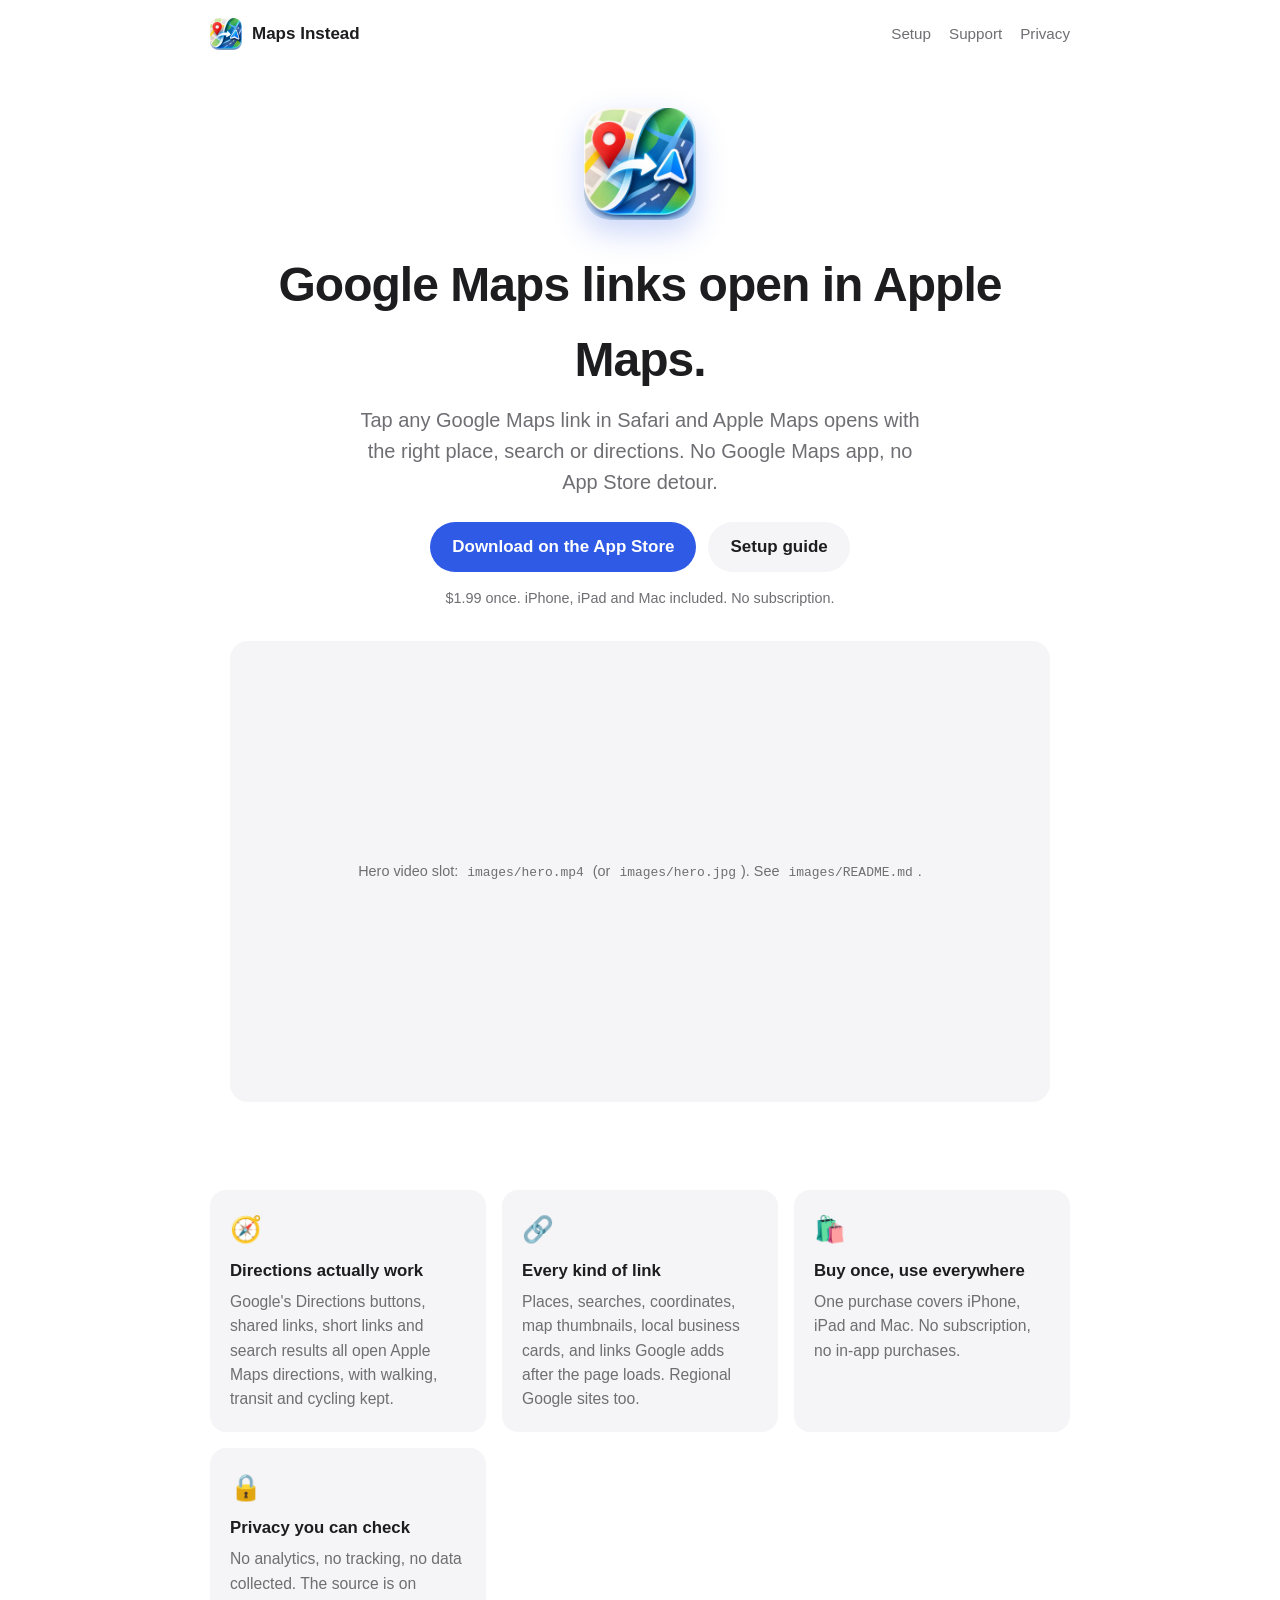
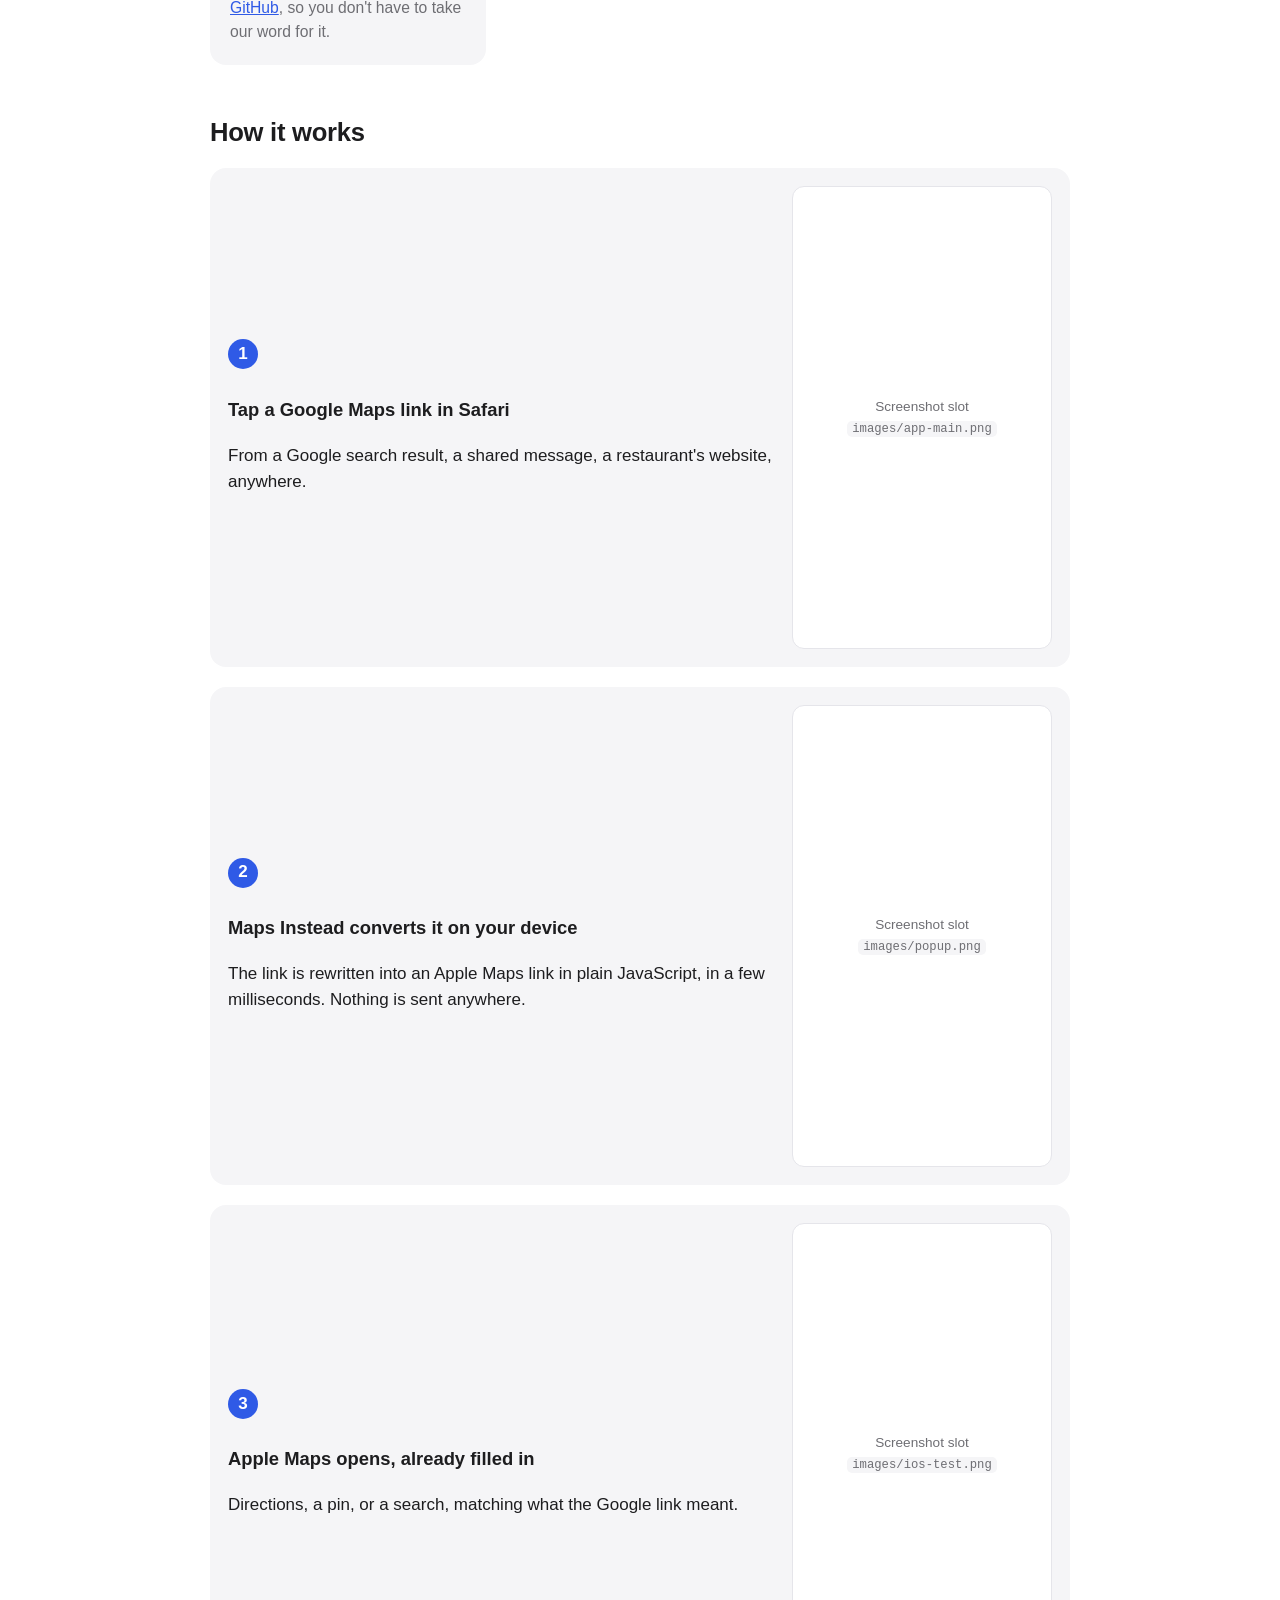
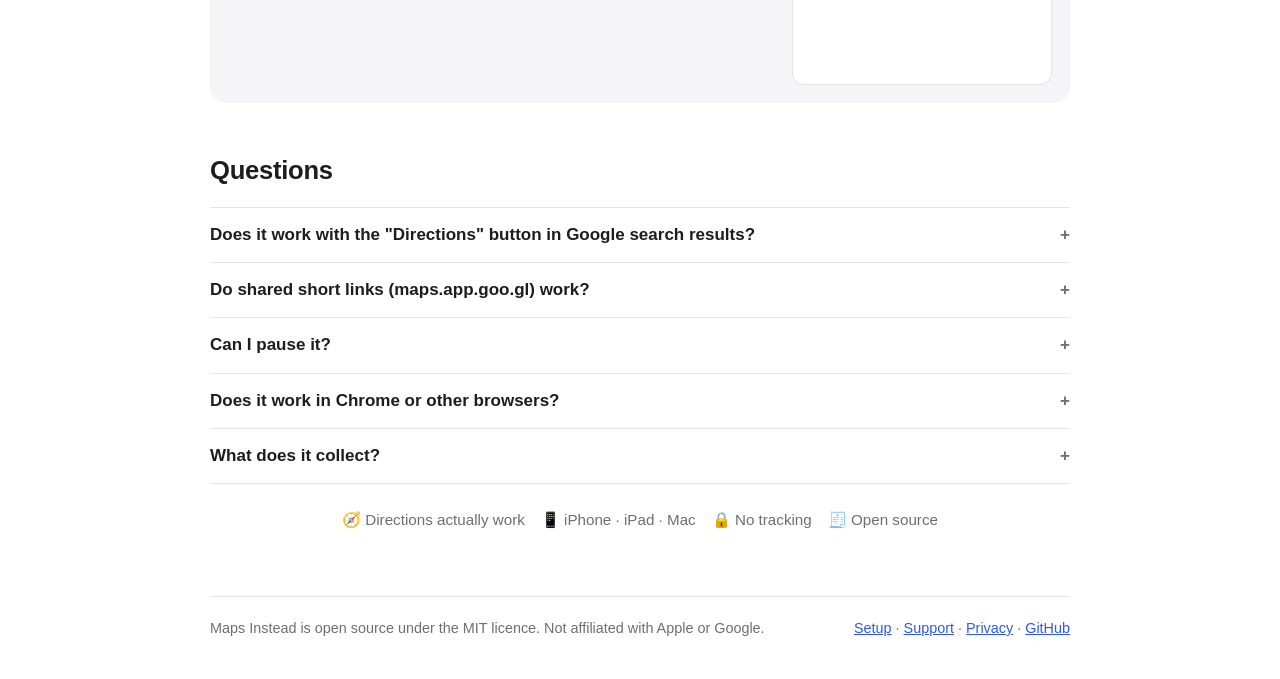
==== docs/index.html @ 9d2f4ddf "Rename to Maps Instead and adopt the pin-to-arrow icon - Product, bundle ID (com.example.MapsInstead" ====
<!DOCTYPE html>
<html lang="en">
<head>
<meta charset="utf-8">
<meta name="viewport" content="width=device-width, initial-scale=1">
<title>Maps Instead for Safari</title>
<meta name="description" content="Maps Instead opens Google Maps links in Apple Maps. Directions actually work. One purchase for iPhone, iPad and Mac. No tracking.">
<meta property="og:title" content="Maps Instead: Google Maps links open in Apple Maps">
<meta property="og:description" content="Directions actually work. Buy once for iPhone, iPad and Mac. No tracking, open source.">
<meta property="og:image" content="images/icon.png">
<link rel="icon" href="images/icon.png">
<link rel="stylesheet" href="style.css">
</head>
<body>
<div class="wrap">
<header class="site">
  <a class="brand" href="index.html"><img src="images/icon.png" alt="">Maps Instead</a>
  <nav><a href="setup.html">Setup</a><a href="support.html">Support</a><a href="privacy.html">Privacy</a></nav>
</header>

<main>
<section class="hero">
  <img class="logo" src="images/icon.png" alt="Maps Instead icon">
  <h1>Google Maps links open in Apple Maps.</h1>
  <p class="lead">Tap any Google Maps link in Safari and Apple Maps opens with the right place, search or directions. No Google Maps app, no App Store detour.</p>
  <div class="cta-row">
    <a class="cta" href="#" id="store-link">Download on the App Store</a>
    <a class="cta secondary" href="setup.html">Setup guide</a>
  </div>
  <p class="small">$1.99 once. iPhone, iPad and Mac included. No subscription.</p>

  <div class="media" id="hero-media">
    <video id="hero-video" playsinline muted loop autoplay poster="images/hero-poster.jpg" hidden>
      <source src="images/hero.mp4" type="video/mp4">
    </video>
    <img id="hero-image" src="images/hero.jpg" alt="Apple Maps showing directions that arrived from a Google Maps link" hidden>
    <p class="small" id="hero-placeholder">Hero video slot: <code>images/hero.mp4</code> (or <code>images/hero.jpg</code>). See <code>images/README.md</code>.</p>
  </div>
</section>

<section class="grid" aria-label="Why Maps Instead">
  <div class="card"><div class="ic">🧭</div><h3>Directions actually work</h3><p>Google's Directions buttons, shared links, short links and search results all open Apple Maps directions, with walking, transit and cycling kept.</p></div>
  <div class="card"><div class="ic">🔗</div><h3>Every kind of link</h3><p>Places, searches, coordinates, map thumbnails, local business cards, and links Google adds after the page loads. Regional Google sites too.</p></div>
  <div class="card"><div class="ic">🛍️</div><h3>Buy once, use everywhere</h3><p>One purchase covers iPhone, iPad and Mac. No subscription, no in-app purchases.</p></div>
  <div class="card"><div class="ic">🔒</div><h3>Privacy you can check</h3><p>No analytics, no tracking, no data collected. The source is on <a href="https://github.com/SteveRyherd/detour">GitHub</a>, so you don't have to take our word for it.</p></div>
</section>

<h2>How it works</h2>
<div class="steps">
  <div class="step">
    <div><span class="num">1</span><h3>Tap a Google Maps link in Safari</h3><p>From a Google search result, a shared message, a restaurant's website, anywhere.</p></div>
    <div class="shot" data-src="images/app-main.png"><img alt=""><span class="placeholder">Screenshot slot<br><code>images/app-main.png</code></span></div>
  </div>
  <div class="step">
    <div><span class="num">2</span><h3>Maps Instead converts it on your device</h3><p>The link is rewritten into an Apple Maps link in plain JavaScript, in a few milliseconds. Nothing is sent anywhere.</p></div>
    <div class="shot" data-src="images/popup.png"><img alt=""><span class="placeholder">Screenshot slot<br><code>images/popup.png</code></span></div>
  </div>
  <div class="step">
    <div><span class="num">3</span><h3>Apple Maps opens, already filled in</h3><p>Directions, a pin, or a search, matching what the Google link meant.</p></div>
    <div class="shot" data-src="images/ios-test.png"><img alt=""><span class="placeholder">Screenshot slot<br><code>images/ios-test.png</code></span></div>
  </div>
</div>

<h2>Questions</h2>
<details><summary>Does it work with the "Directions" button in Google search results?</summary><p>Yes. That is the case most of these extensions get wrong, and the one Maps Instead is built around.</p></details>
<details><summary>Do shared short links (maps.app.goo.gl) work?</summary><p>Yes. Where the destination is inside the link it is converted instantly; otherwise Maps Instead resolves it, which is the only network request it ever makes.</p></details>
<details><summary>Can I pause it?</summary><p>Yes. Tap the Maps Instead button in Safari's toolbar and switch it off. Links open normally until you switch it back on.</p></details>
<details><summary>Does it work in Chrome or other browsers?</summary><p>No. It is a Safari extension, and Safari extensions only run in Safari.</p></details>
<details><summary>What does it collect?</summary><p>Nothing. See the <a href="privacy.html">privacy policy</a>; it is short.</p></details>

<div class="badges">
  <span>🧭 Directions actually work</span><span>📱 iPhone · iPad · Mac</span><span>🔒 No tracking</span><span>🧾 Open source</span>
</div>
</main>

<footer class="site">
  <span>Maps Instead is open source under the MIT licence. Not affiliated with Apple or Google.</span>
  <span><a href="setup.html">Setup</a> · <a href="support.html">Support</a> · <a href="privacy.html">Privacy</a> · <a href="https://github.com/SteveRyherd/detour">GitHub</a></span>
</footer>
</div>
<script src="site.js"></script>
</body>
</html>
---- docs/style.css ----
:root {
  color-scheme: light dark;
  --fg: #1d1d1f; --bg: #ffffff; --muted: #6e6e73; --line: #e5e5ea;
  --card: #f5f5f7; --accent: #2f5ae6; --accent-2: #1cb4c8; --ok: #34c759;
}
@media (prefers-color-scheme: dark) {
  :root { --fg: #f5f5f7; --bg: #0f0f12; --muted: #98989d; --line: #2c2c2e; --card: #1c1c1e; }
}
* { box-sizing: border-box; }
html { scroll-behavior: smooth; }
body { margin: 0; background: var(--bg); color: var(--fg); font: 17px/1.55 -apple-system, BlinkMacSystemFont, "SF Pro Text", "Segoe UI", Helvetica, Arial, sans-serif; -webkit-font-smoothing: antialiased; }
a { color: var(--accent); }
img { max-width: 100%; height: auto; }
.wrap { max-width: 900px; margin: 0 auto; padding: 0 20px; }

header.site { display: flex; align-items: center; justify-content: space-between; gap: 16px; padding: 18px 0; }
header.site .brand { display: flex; align-items: center; gap: 10px; font-weight: 600; text-decoration: none; color: var(--fg); }
header.site .brand img { width: 32px; height: 32px; border-radius: 8px; }
header.site nav { display: flex; gap: 18px; font-size: .95rem; }
header.site nav a { text-decoration: none; color: var(--muted); }
header.site nav a[aria-current] { color: var(--fg); font-weight: 600; }

.hero { text-align: center; padding: 40px 0 24px; }
.hero img.logo { width: 112px; height: 112px; border-radius: 26px; box-shadow: 0 12px 30px rgba(47, 90, 230, .25); }
.hero h1 { font-size: clamp(2rem, 6vw, 3rem); margin: 20px 0 8px; letter-spacing: -.02em; }
.hero p.lead { font-size: 1.25rem; color: var(--muted); max-width: 560px; margin: 0 auto 24px; }
.cta { display: inline-flex; align-items: center; gap: 8px; background: var(--accent); color: #fff; text-decoration: none; padding: 12px 22px; border-radius: 999px; font-weight: 600; }
.cta.secondary { background: var(--card); color: var(--fg); }
.cta-row { display: flex; gap: 12px; justify-content: center; flex-wrap: wrap; }
.small { font-size: .9rem; color: var(--muted); }

.media { background: var(--card); border-radius: 18px; overflow: hidden; aspect-ratio: 16 / 9; display: grid; place-items: center; margin: 32px auto; max-width: 820px; }
.media video, .media img { width: 100%; height: 100%; object-fit: cover; display: block; }
.media.phone { aspect-ratio: 9 / 19.5; max-width: 300px; }

.grid { display: grid; gap: 16px; grid-template-columns: repeat(auto-fit, minmax(240px, 1fr)); margin: 32px 0; }
.card { background: var(--card); border-radius: 16px; padding: 20px; }
.card h3 { margin: 8px 0 6px; font-size: 1.05rem; }
.card p { margin: 0; color: var(--muted); font-size: .98rem; }
.card .ic { font-size: 1.6rem; }

h2 { font-size: 1.6rem; margin: 48px 0 16px; letter-spacing: -.01em; }
h3 { font-size: 1.15rem; }

/* Illustrated steps */
.steps { counter-reset: step; display: grid; gap: 20px; }
.step { display: grid; grid-template-columns: 1fr; gap: 14px; background: var(--card); border-radius: 16px; padding: 18px; }
@media (min-width: 700px) { .step { grid-template-columns: 1fr 260px; align-items: center; } }
.step .num { display: inline-grid; place-items: center; width: 30px; height: 30px; border-radius: 50%; background: var(--accent); color: #fff; font-weight: 700; margin-bottom: 8px; }
.step p { margin: 6px 0 0; }
.shot { background: var(--bg); border: 1px solid var(--line); border-radius: 12px; overflow: hidden; aspect-ratio: 9 / 16; display: grid; place-items: center; text-align: center; color: var(--muted); font-size: .85rem; padding: 12px; width: 100%; max-width: 230px; margin: 0 auto; }
.shot.wide { max-width: 100%; }
@media (min-width: 700px) { .shot { max-width: 260px; } }
.shot.wide { aspect-ratio: 16 / 10; }
.shot img { width: 100%; height: 100%; object-fit: cover; }
.shot .placeholder { display: none; }
.shot.missing img { display: none; }
.shot.missing .placeholder { display: block; }

.platform-tabs { display: flex; gap: 8px; margin: 12px 0 20px; }
.platform-tabs button { font: inherit; border: 1px solid var(--line); background: var(--card); color: var(--fg); padding: 8px 16px; border-radius: 999px; cursor: pointer; }
.platform-tabs button[aria-selected="true"] { background: var(--accent); color: #fff; border-color: var(--accent); }
[hidden] { display: none !important; }

details { border-top: 1px solid var(--line); padding: 14px 0; }
details:last-of-type { border-bottom: 1px solid var(--line); }
summary { cursor: pointer; font-weight: 600; list-style: none; display: flex; justify-content: space-between; }
summary::after { content: "+"; color: var(--muted); }
details[open] summary::after { content: "–"; }
details p { color: var(--muted); margin: 10px 0 0; }

.badges { display: flex; gap: 16px; flex-wrap: wrap; justify-content: center; margin: 24px 0; color: var(--muted); font-size: .95rem; }
.badges span { display: inline-flex; align-items: center; gap: 6px; }
footer.site { margin: 64px 0 40px; padding-top: 20px; border-top: 1px solid var(--line); color: var(--muted); font-size: .9rem; display: flex; justify-content: space-between; flex-wrap: wrap; gap: 12px; }
code { font-family: ui-monospace, SFMono-Regular, Menlo, monospace; font-size: .9em; background: var(--card); padding: 1px 5px; border-radius: 5px; }
.prose p, .prose li { color: var(--fg); }
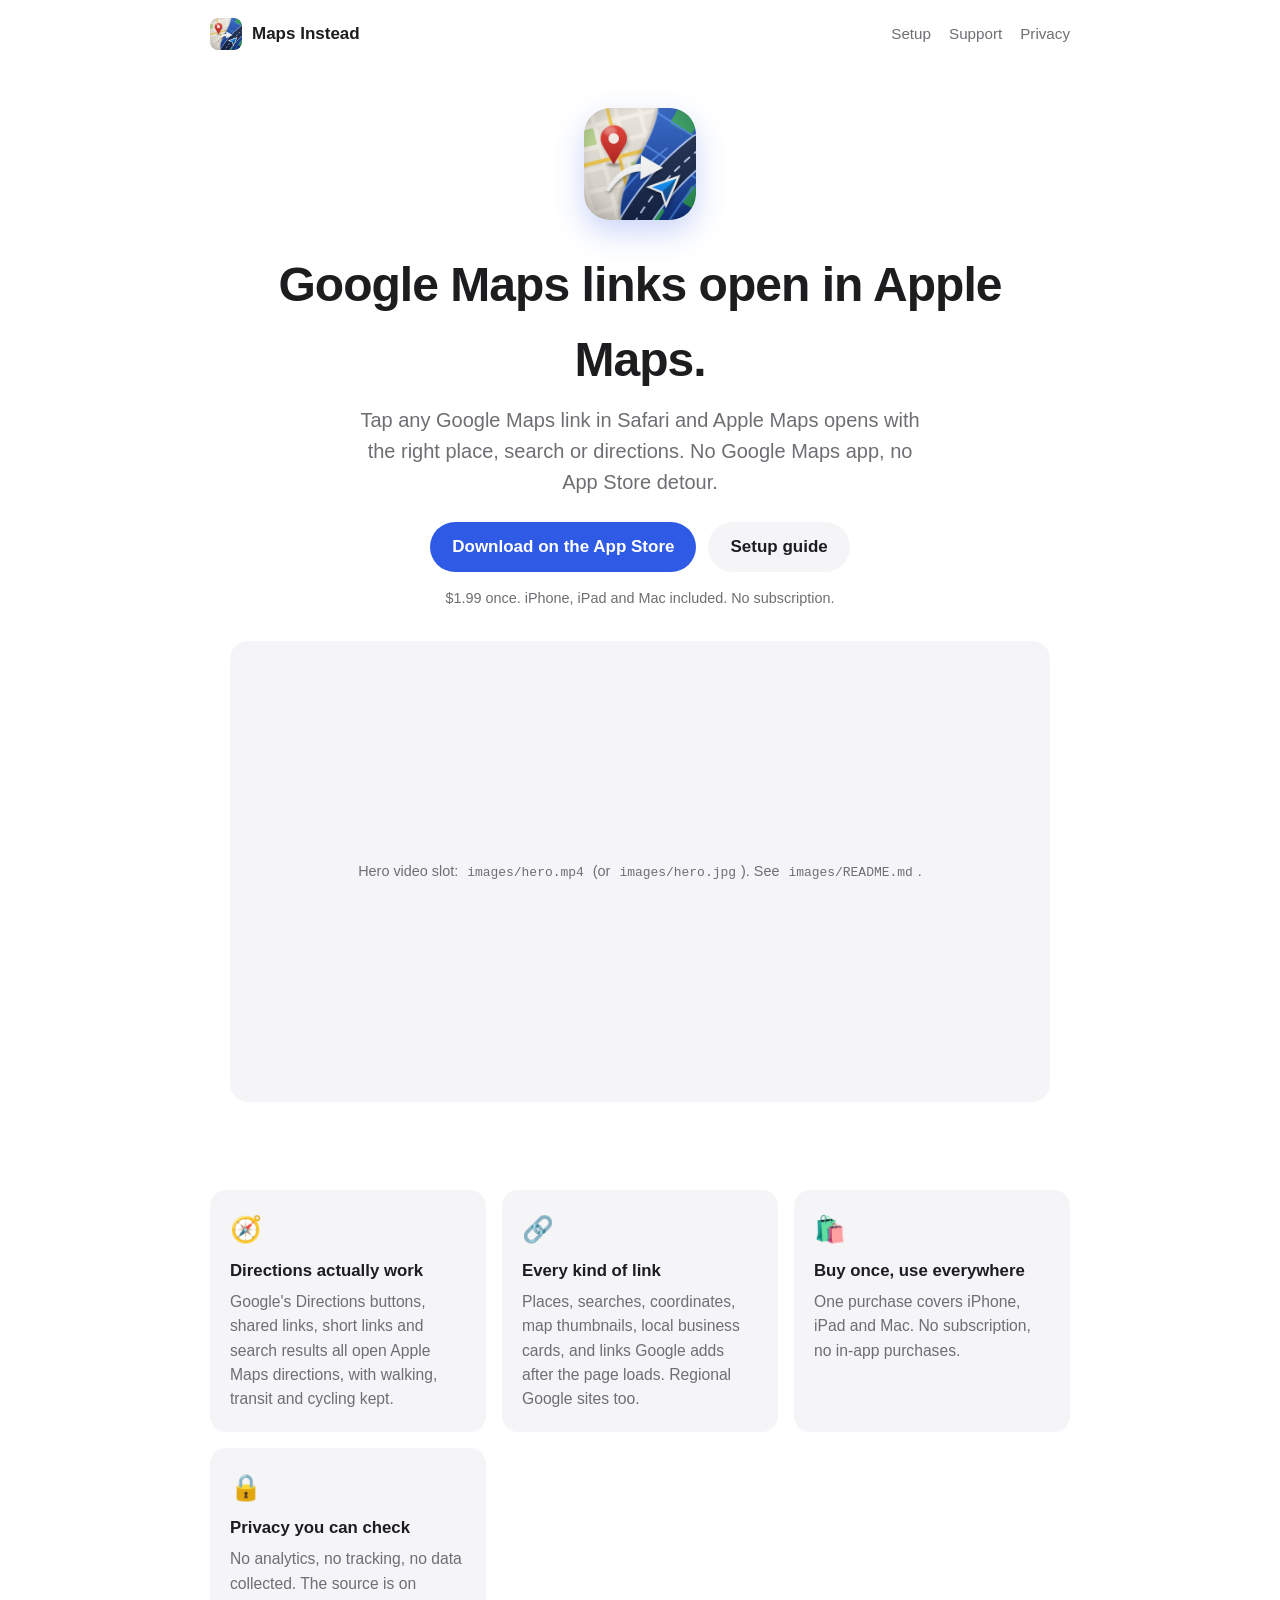
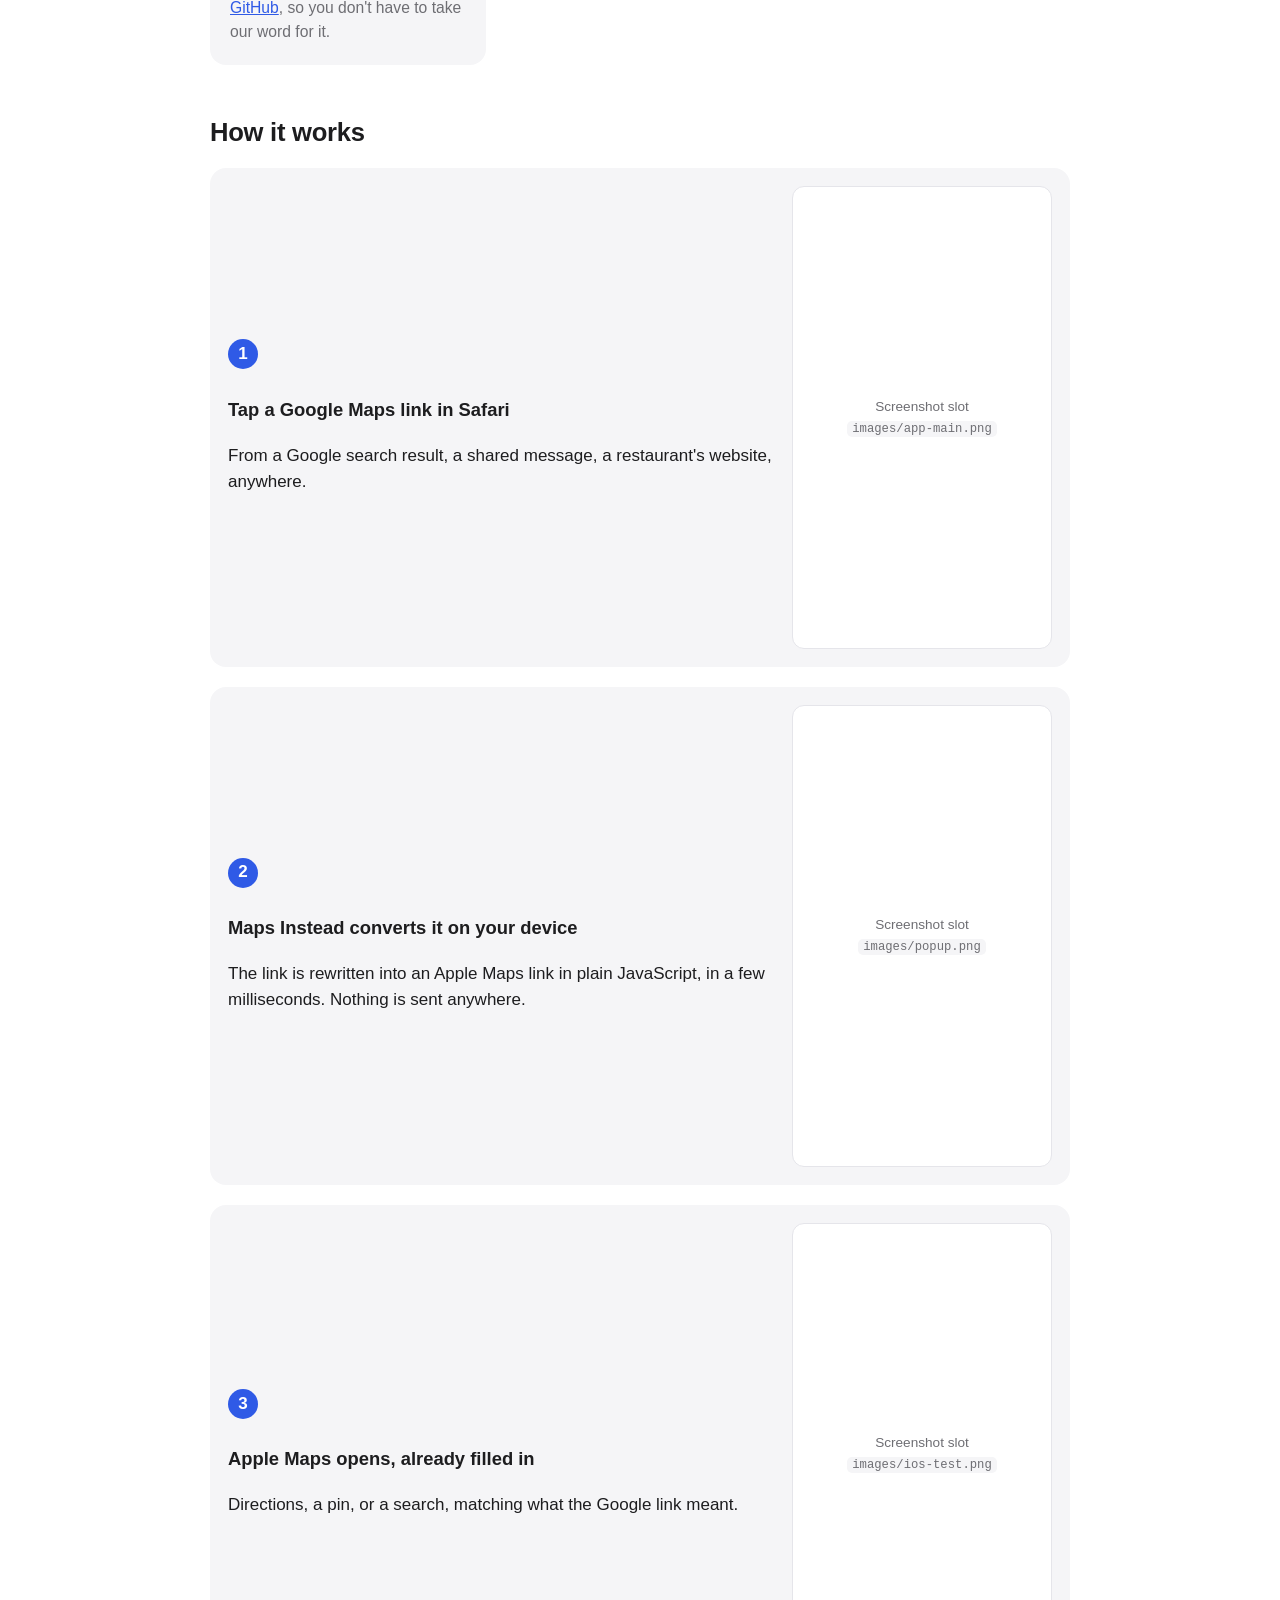
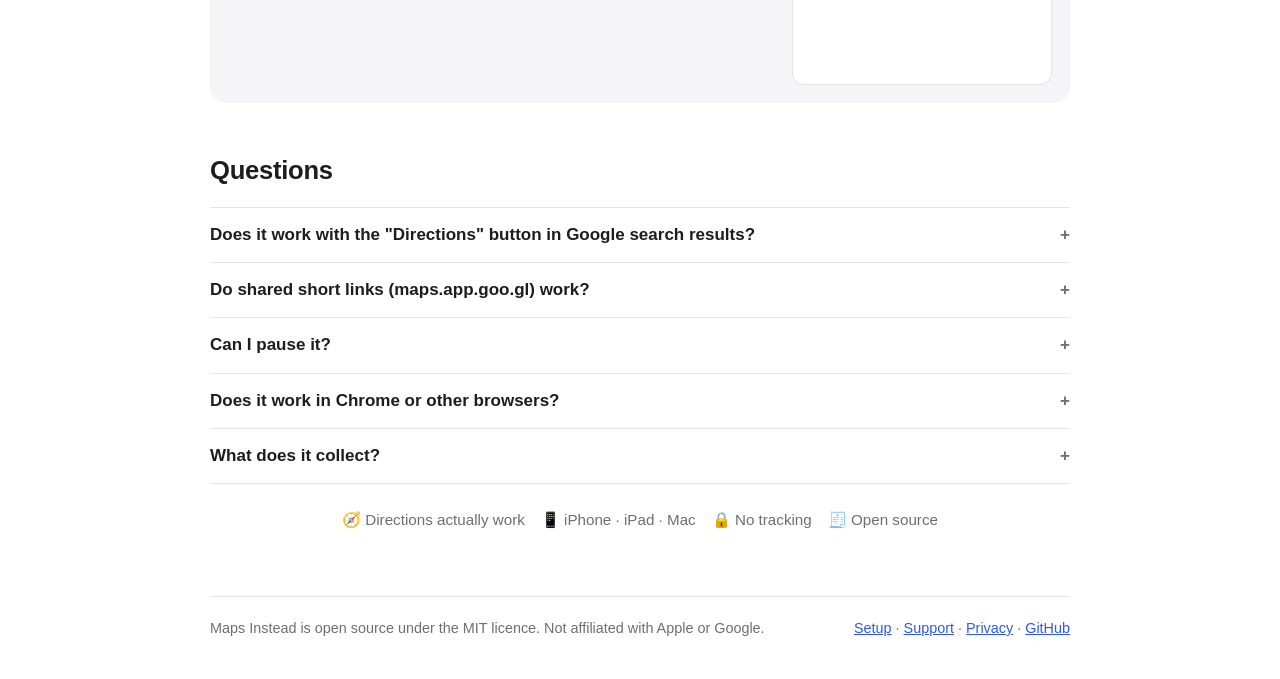
==== commit fffa955c: "Quote the app name in setup instructions "Tap Maps Instead and turn on Allow Extension" read as an i" ====
--- a/docs/index.html
+++ b/docs/index.html
@@ -64,7 +64,7 @@
 <h2>Questions</h2>
 <details><summary>Does it work with the "Directions" button in Google search results?</summary><p>Yes. That is the case most of these extensions get wrong, and the one Maps Instead is built around.</p></details>
 <details><summary>Do shared short links (maps.app.goo.gl) work?</summary><p>Yes. Where the destination is inside the link it is converted instantly; otherwise Maps Instead resolves it, which is the only network request it ever makes.</p></details>
-<details><summary>Can I pause it?</summary><p>Yes. Tap the Maps Instead button in Safari's toolbar and switch it off. Links open normally until you switch it back on.</p></details>
+<details><summary>Can I pause it?</summary><p>Yes. Tap the “Maps Instead” button in Safari's toolbar and switch it off. Links open normally until you switch it back on.</p></details>
 <details><summary>Does it work in Chrome or other browsers?</summary><p>No. It is a Safari extension, and Safari extensions only run in Safari.</p></details>
 <details><summary>What does it collect?</summary><p>Nothing. See the <a href="privacy.html">privacy policy</a>; it is short.</p></details>
 
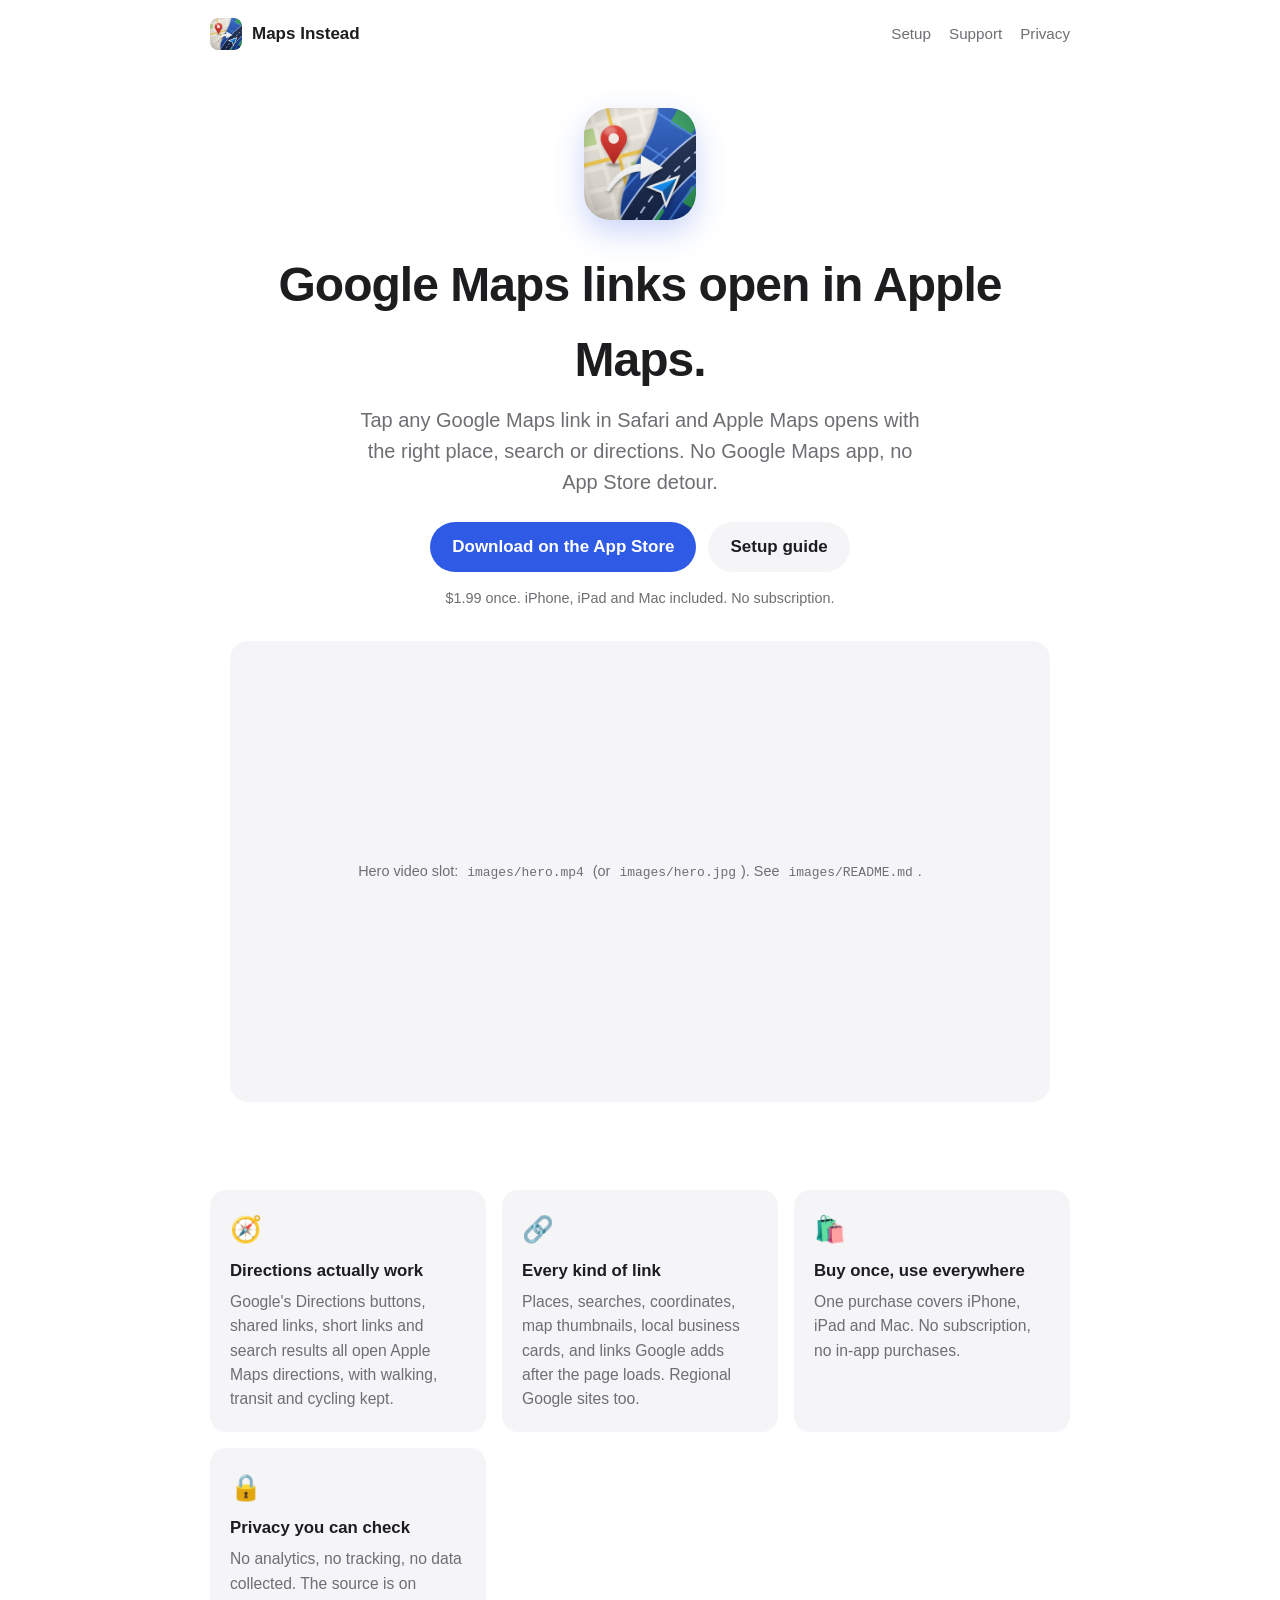
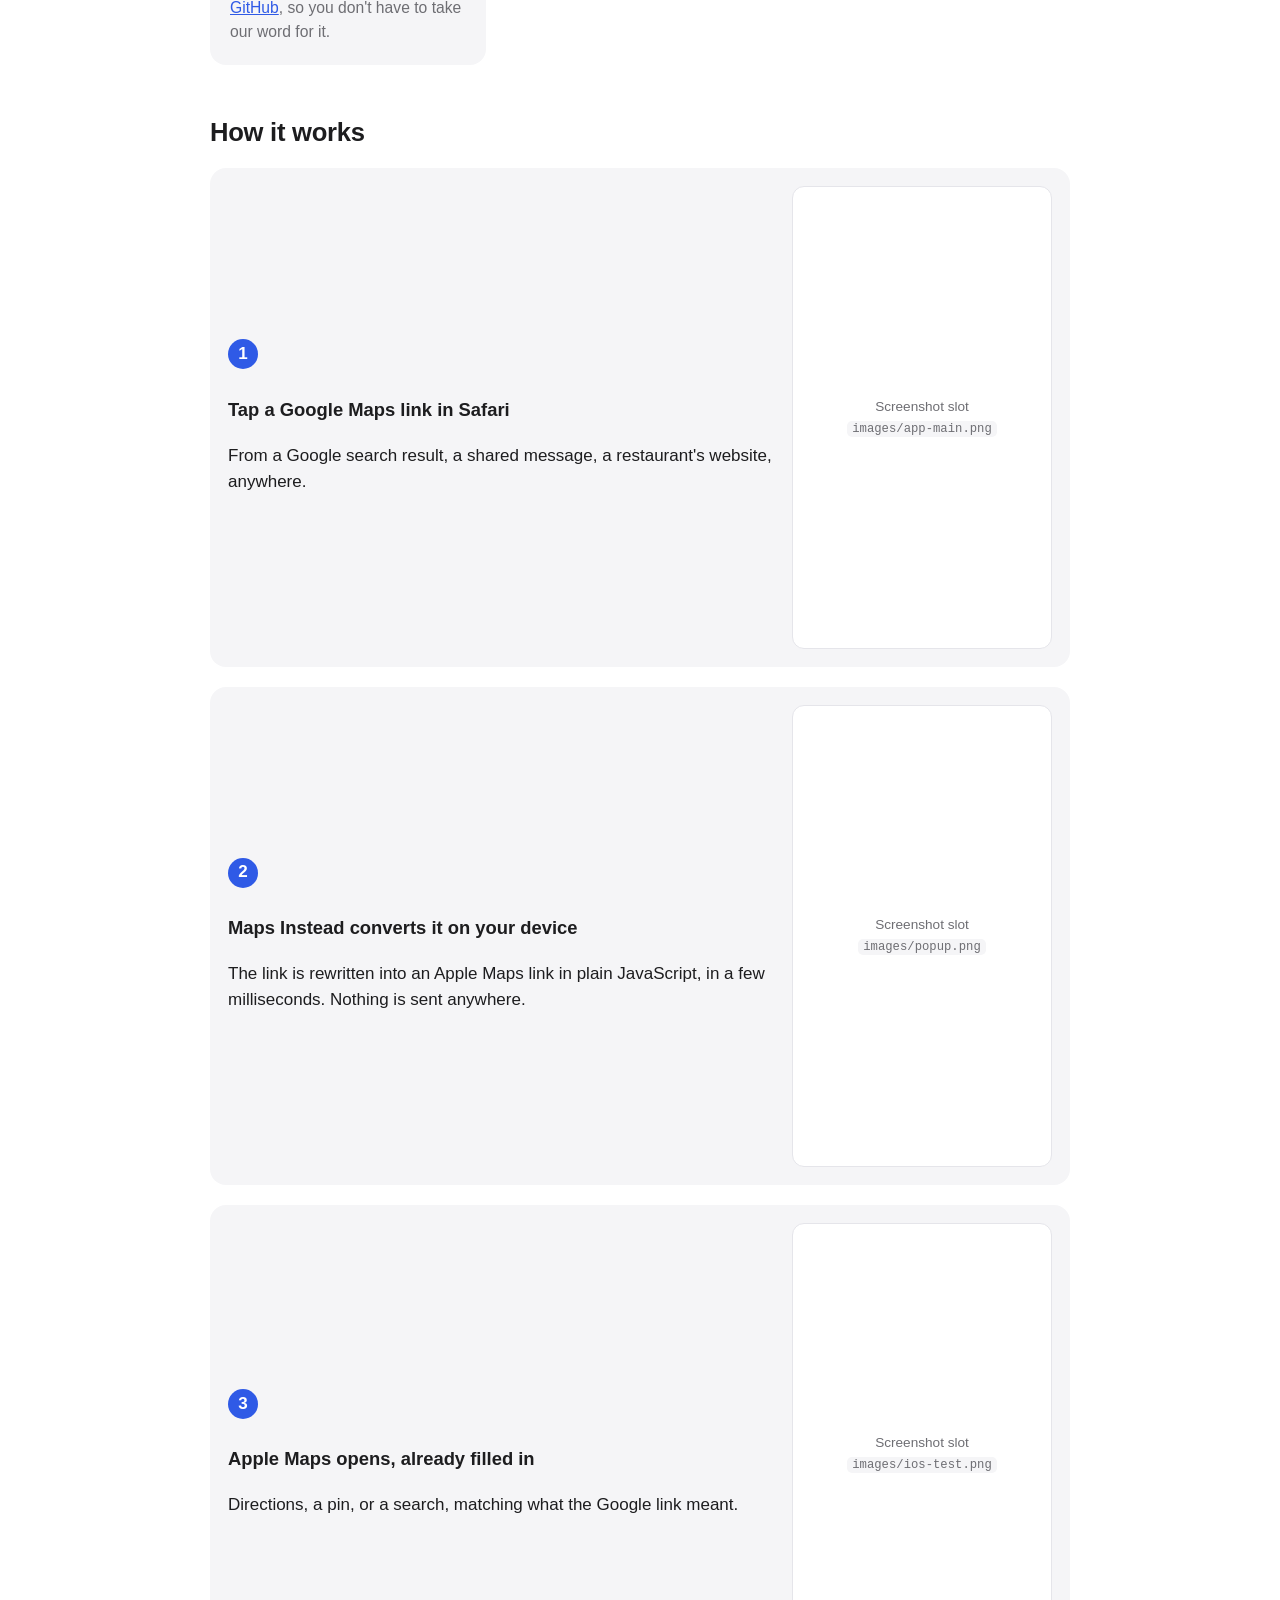
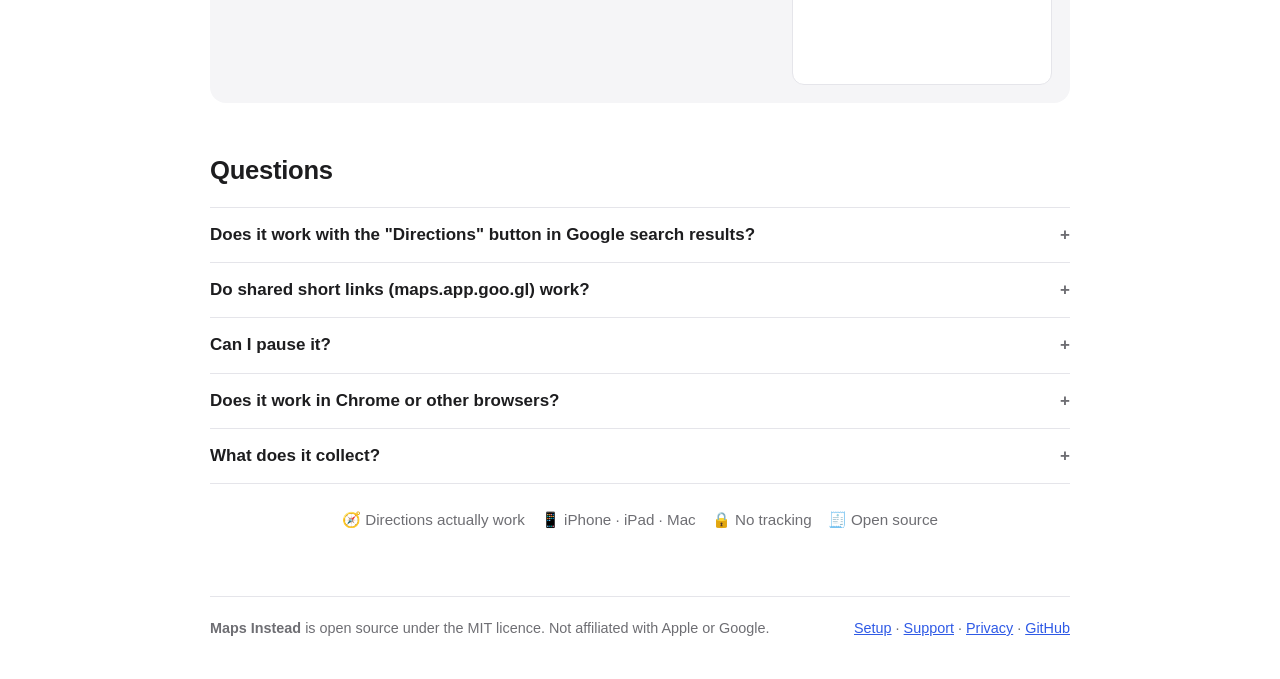
==== commit 244f0b9b: "Distinguish the app name after tags and in attributes as well Co-Authored-By: Claude Fable 5.1 <nore" ====
--- a/docs/index.html
+++ b/docs/index.html
@@ -4,7 +4,7 @@
 <meta charset="utf-8">
 <meta name="viewport" content="width=device-width, initial-scale=1">
 <title>Maps Instead for Safari</title>
-<meta name="description" content="Maps Instead opens Google Maps links in Apple Maps. Directions actually work. One purchase for iPhone, iPad and Mac. No tracking.">
+<meta name="description" content="“Maps Instead” opens Google Maps links in Apple Maps. Directions actually work. One purchase for iPhone, iPad and Mac. No tracking.">
 <meta property="og:title" content="Maps Instead: Google Maps links open in Apple Maps">
 <meta property="og:description" content="Directions actually work. Buy once for iPhone, iPad and Mac. No tracking, open source.">
 <meta property="og:image" content="images/icon.png">
@@ -20,7 +20,7 @@
 
 <main>
 <section class="hero">
-  <img class="logo" src="images/icon.png" alt="Maps Instead icon">
+  <img class="logo" src="images/icon.png" alt="“Maps Instead” icon">
   <h1>Google Maps links open in Apple Maps.</h1>
   <p class="lead">Tap any Google Maps link in Safari and Apple Maps opens with the right place, search or directions. No Google Maps app, no App Store detour.</p>
   <div class="cta-row">
@@ -38,7 +38,7 @@
   </div>
 </section>
 
-<section class="grid" aria-label="Why Maps Instead">
+<section class="grid" aria-label="Why “Maps Instead”">
   <div class="card"><div class="ic">🧭</div><h3>Directions actually work</h3><p>Google's Directions buttons, shared links, short links and search results all open Apple Maps directions, with walking, transit and cycling kept.</p></div>
   <div class="card"><div class="ic">🔗</div><h3>Every kind of link</h3><p>Places, searches, coordinates, map thumbnails, local business cards, and links Google adds after the page loads. Regional Google sites too.</p></div>
   <div class="card"><div class="ic">🛍️</div><h3>Buy once, use everywhere</h3><p>One purchase covers iPhone, iPad and Mac. No subscription, no in-app purchases.</p></div>
@@ -52,7 +52,7 @@
     <div class="shot" data-src="images/app-main.png"><img alt=""><span class="placeholder">Screenshot slot<br><code>images/app-main.png</code></span></div>
   </div>
   <div class="step">
-    <div><span class="num">2</span><h3>Maps Instead converts it on your device</h3><p>The link is rewritten into an Apple Maps link in plain JavaScript, in a few milliseconds. Nothing is sent anywhere.</p></div>
+    <div><span class="num">2</span><h3><strong>Maps Instead</strong> converts it on your device</h3><p>The link is rewritten into an Apple Maps link in plain JavaScript, in a few milliseconds. Nothing is sent anywhere.</p></div>
     <div class="shot" data-src="images/popup.png"><img alt=""><span class="placeholder">Screenshot slot<br><code>images/popup.png</code></span></div>
   </div>
   <div class="step">
@@ -62,8 +62,8 @@
 </div>
 
 <h2>Questions</h2>
-<details><summary>Does it work with the "Directions" button in Google search results?</summary><p>Yes. That is the case most of these extensions get wrong, and the one Maps Instead is built around.</p></details>
-<details><summary>Do shared short links (maps.app.goo.gl) work?</summary><p>Yes. Where the destination is inside the link it is converted instantly; otherwise Maps Instead resolves it, which is the only network request it ever makes.</p></details>
+<details><summary>Does it work with the "Directions" button in Google search results?</summary><p>Yes. That is the case most of these extensions get wrong, and the one <strong>Maps Instead</strong> is built around.</p></details>
+<details><summary>Do shared short links (maps.app.goo.gl) work?</summary><p>Yes. Where the destination is inside the link it is converted instantly; otherwise <strong>Maps Instead</strong> resolves it, which is the only network request it ever makes.</p></details>
 <details><summary>Can I pause it?</summary><p>Yes. Tap the “Maps Instead” button in Safari's toolbar and switch it off. Links open normally until you switch it back on.</p></details>
 <details><summary>Does it work in Chrome or other browsers?</summary><p>No. It is a Safari extension, and Safari extensions only run in Safari.</p></details>
 <details><summary>What does it collect?</summary><p>Nothing. See the <a href="privacy.html">privacy policy</a>; it is short.</p></details>
@@ -74,7 +74,7 @@
 </main>
 
 <footer class="site">
-  <span>Maps Instead is open source under the MIT licence. Not affiliated with Apple or Google.</span>
+  <span><strong>Maps Instead</strong> is open source under the MIT licence. Not affiliated with Apple or Google.</span>
   <span><a href="setup.html">Setup</a> · <a href="support.html">Support</a> · <a href="privacy.html">Privacy</a> · <a href="https://github.com/SteveRyherd/detour">GitHub</a></span>
 </footer>
 </div>
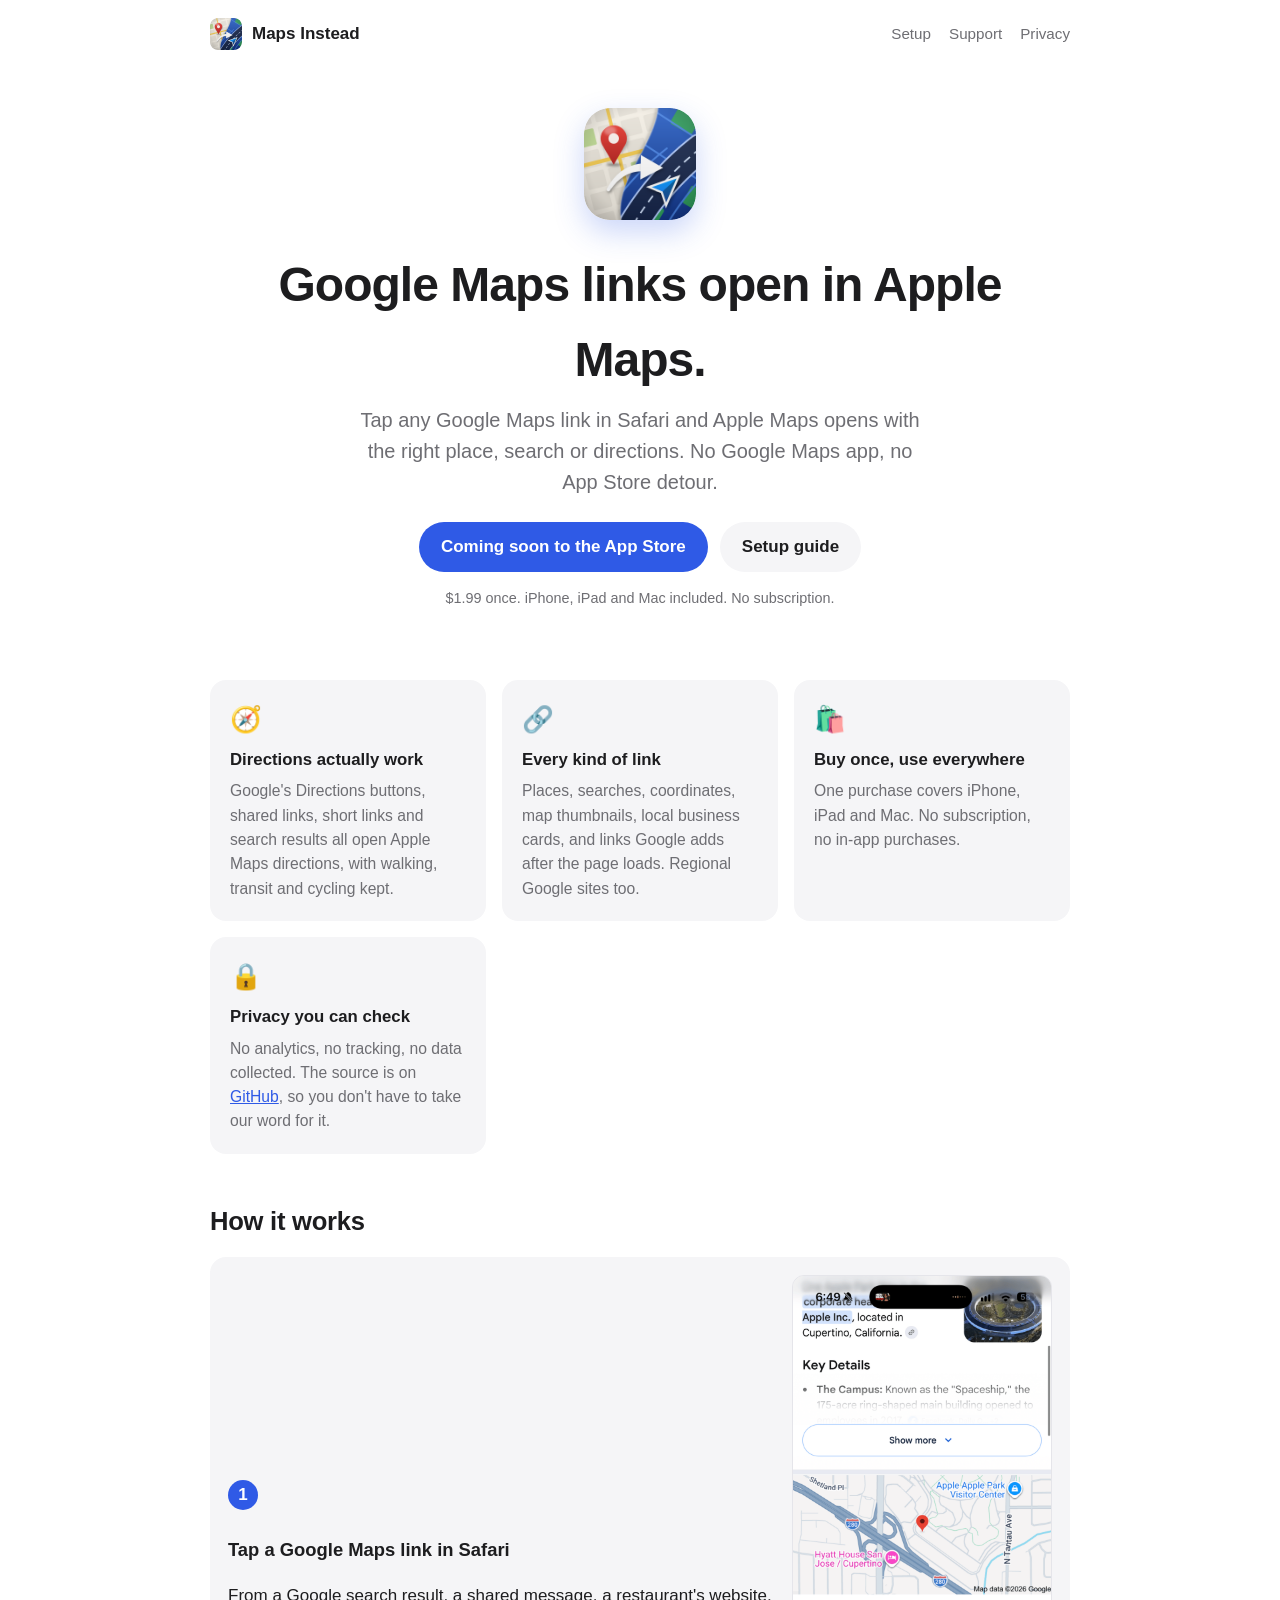
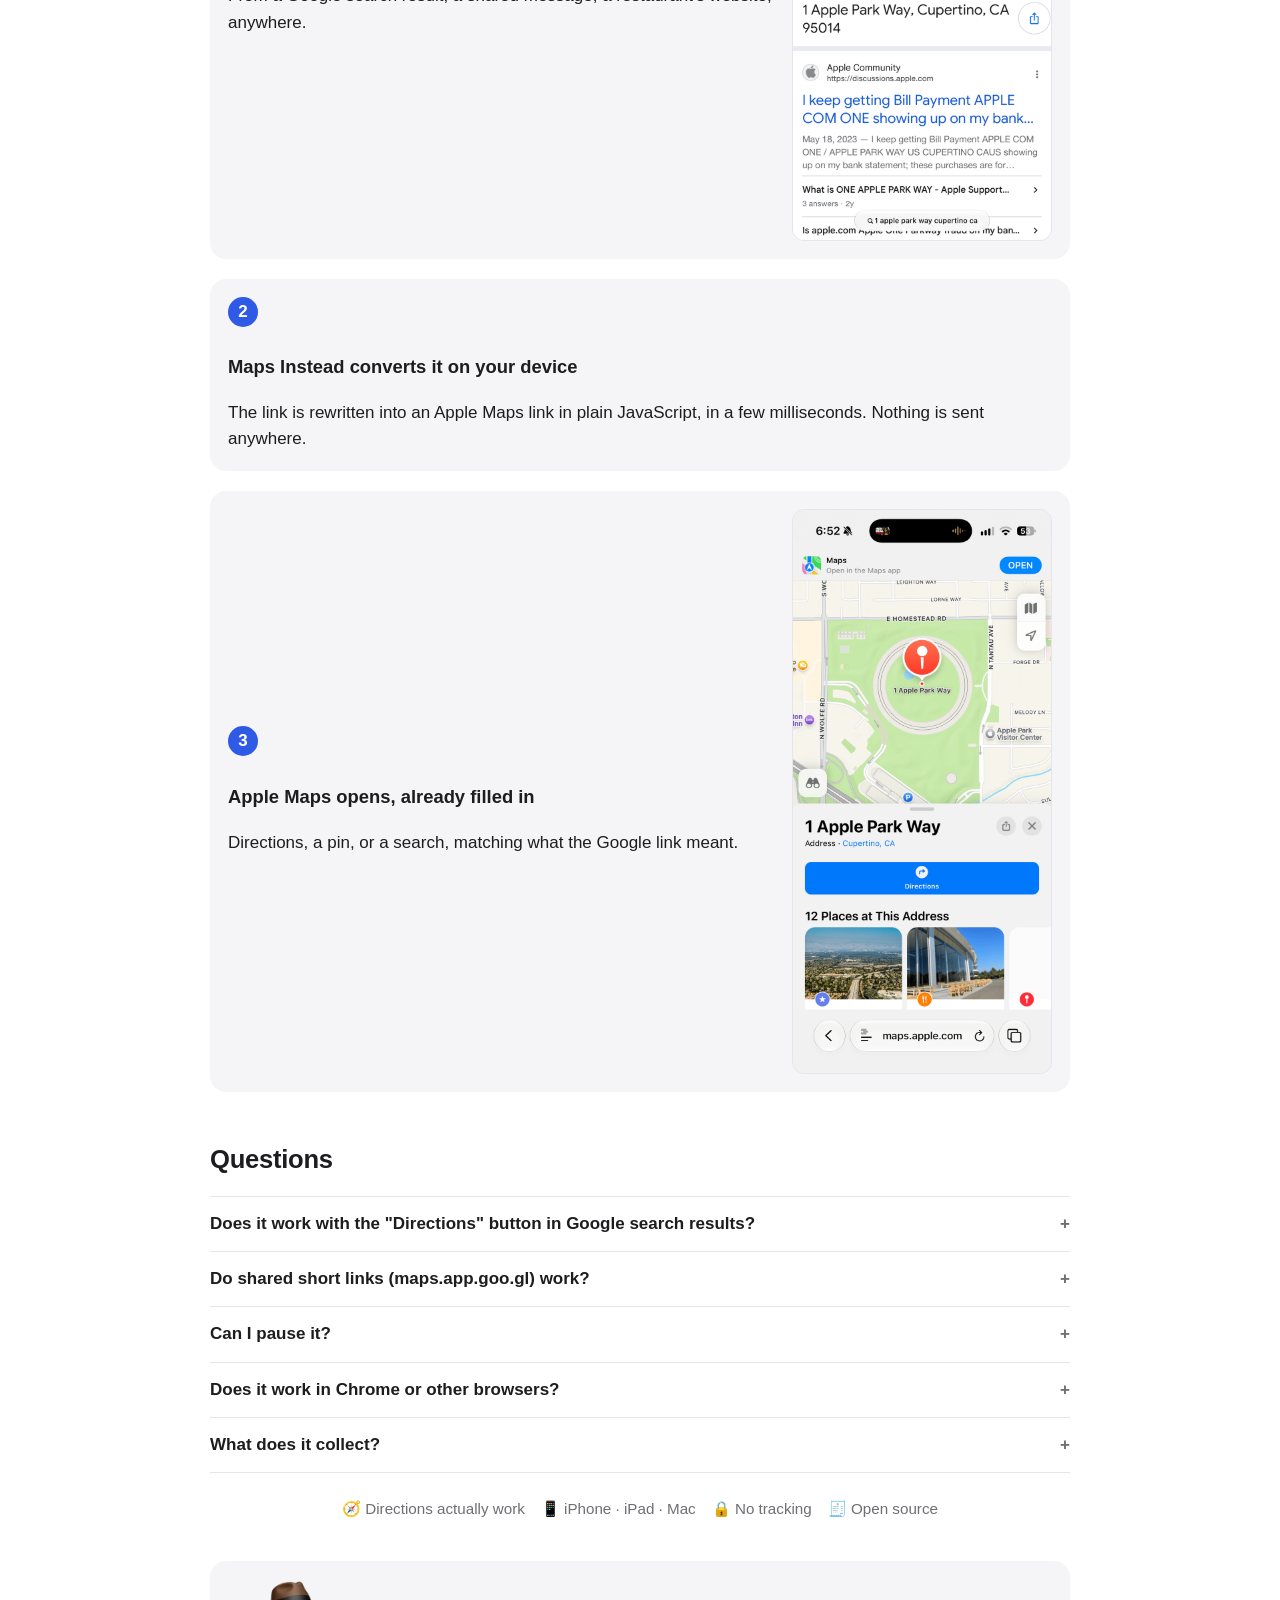
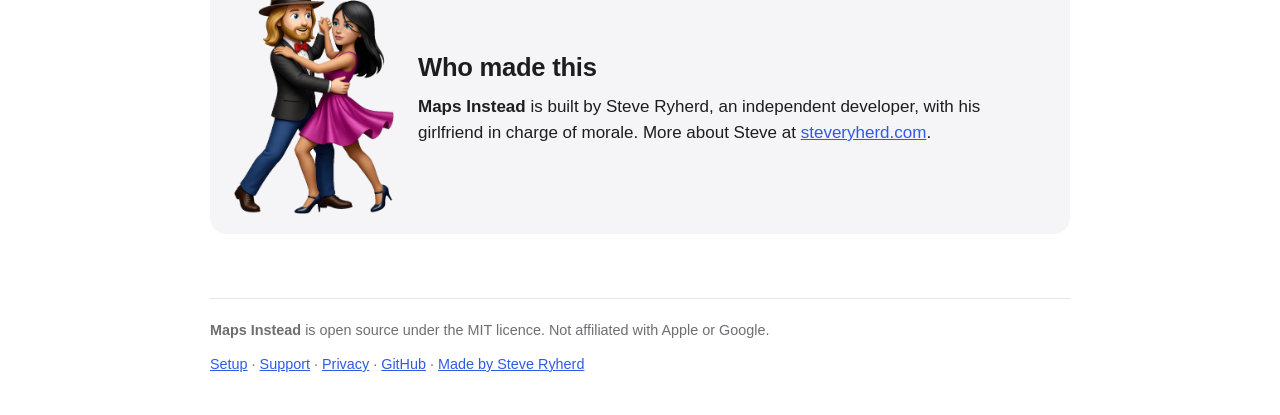
==== commit 22901569: "Publish the website at mapsinstead.com Add the real iPhone and Mac screenshots, reorder the iPhone s" ====
--- a/docs/index.html
+++ b/docs/index.html
@@ -7,7 +7,7 @@
 <meta name="description" content="“Maps Instead” opens Google Maps links in Apple Maps. Directions actually work. One purchase for iPhone, iPad and Mac. No tracking.">
 <meta property="og:title" content="Maps Instead: Google Maps links open in Apple Maps">
 <meta property="og:description" content="Directions actually work. Buy once for iPhone, iPad and Mac. No tracking, open source.">
-<meta property="og:image" content="images/icon.png">
+<meta property="og:image" content="https://mapsinstead.com/images/icon.png">
 <link rel="icon" href="images/icon.png">
 <link rel="stylesheet" href="style.css">
 </head>
@@ -24,7 +24,7 @@
   <h1>Google Maps links open in Apple Maps.</h1>
   <p class="lead">Tap any Google Maps link in Safari and Apple Maps opens with the right place, search or directions. No Google Maps app, no App Store detour.</p>
   <div class="cta-row">
-    <a class="cta" href="#" id="store-link">Download on the App Store</a>
+    <span class="cta" id="store-link">Coming soon to the App Store</span>
     <a class="cta secondary" href="setup.html">Setup guide</a>
   </div>
   <p class="small">$1.99 once. iPhone, iPad and Mac included. No subscription.</p>
@@ -49,15 +49,15 @@
 <div class="steps">
   <div class="step">
     <div><span class="num">1</span><h3>Tap a Google Maps link in Safari</h3><p>From a Google search result, a shared message, a restaurant's website, anywhere.</p></div>
-    <div class="shot" data-src="images/app-main.png"><img alt=""><span class="placeholder">Screenshot slot<br><code>images/app-main.png</code></span></div>
+    <div class="shot" data-src="images/ios-google-result.png"><img alt="A Google search result in Safari showing a map of 1 Apple Park Way"><span class="placeholder">Screenshot slot<br><code>images/ios-google-result.png</code></span></div>
   </div>
   <div class="step">
     <div><span class="num">2</span><h3><strong>Maps Instead</strong> converts it on your device</h3><p>The link is rewritten into an Apple Maps link in plain JavaScript, in a few milliseconds. Nothing is sent anywhere.</p></div>
-    <div class="shot" data-src="images/popup.png"><img alt=""><span class="placeholder">Screenshot slot<br><code>images/popup.png</code></span></div>
+    <div class="shot" data-src="images/popup.png"><img alt="The “Maps Instead” popup in Safari"><span class="placeholder">Screenshot slot<br><code>images/popup.png</code></span></div>
   </div>
   <div class="step">
     <div><span class="num">3</span><h3>Apple Maps opens, already filled in</h3><p>Directions, a pin, or a search, matching what the Google link meant.</p></div>
-    <div class="shot" data-src="images/ios-test.png"><img alt=""><span class="placeholder">Screenshot slot<br><code>images/ios-test.png</code></span></div>
+    <div class="shot" data-src="images/ios-test.png"><img alt="Apple Maps showing 1 Apple Park Way"><span class="placeholder">Screenshot slot<br><code>images/ios-test.png</code></span></div>
   </div>
 </div>
 
@@ -71,11 +71,19 @@
 <div class="badges">
   <span>🧭 Directions actually work</span><span>📱 iPhone · iPad · Mac</span><span>🔒 No tracking</span><span>🧾 Open source</span>
 </div>
+
+<section class="maker">
+  <img src="images/dancing.png" alt="Cartoon of Steve, in a hat and bow tie, dancing with his girlfriend">
+  <div>
+    <h2>Who made this</h2>
+    <p><strong>Maps Instead</strong> is built by Steve Ryherd, an independent developer, with his girlfriend in charge of morale. More about Steve at <a href="https://steveryherd.com">steveryherd.com</a>.</p>
+  </div>
+</section>
 </main>
 
 <footer class="site">
   <span><strong>Maps Instead</strong> is open source under the MIT licence. Not affiliated with Apple or Google.</span>
-  <span><a href="setup.html">Setup</a> · <a href="support.html">Support</a> · <a href="privacy.html">Privacy</a> · <a href="https://github.com/SteveRyherd/detour">GitHub</a></span>
+  <span><a href="setup.html">Setup</a> · <a href="support.html">Support</a> · <a href="privacy.html">Privacy</a> · <a href="https://github.com/SteveRyherd/detour">GitHub</a> · <a href="https://steveryherd.com">Made by Steve Ryherd</a></span>
 </footer>
 </div>
 <script src="site.js"></script>
--- a/docs/style.css
+++ b/docs/style.css
@@ -45,14 +45,19 @@
 /* Illustrated steps */
 .steps { counter-reset: step; display: grid; gap: 20px; }
 .step { display: grid; grid-template-columns: 1fr; gap: 14px; background: var(--card); border-radius: 16px; padding: 18px; }
-@media (min-width: 700px) { .step { grid-template-columns: 1fr 260px; align-items: center; } }
+@media (min-width: 700px) {
+  .step { grid-template-columns: 1fr 260px; align-items: center; }
+  .step:has(.shot.wide) { grid-template-columns: 1fr 440px; }
+  .step:has(.shot[hidden]) { grid-template-columns: 1fr; }
+}
 .step .num { display: inline-grid; place-items: center; width: 30px; height: 30px; border-radius: 50%; background: var(--accent); color: #fff; font-weight: 700; margin-bottom: 8px; }
 .step p { margin: 6px 0 0; }
-.shot { background: var(--bg); border: 1px solid var(--line); border-radius: 12px; overflow: hidden; aspect-ratio: 9 / 16; display: grid; place-items: center; text-align: center; color: var(--muted); font-size: .85rem; padding: 12px; width: 100%; max-width: 230px; margin: 0 auto; }
+.shot { background: var(--bg); border: 1px solid var(--line); border-radius: 12px; overflow: hidden; aspect-ratio: 1206 / 2622; display: grid; place-items: center; text-align: center; color: var(--muted); font-size: .85rem; padding: 12px; width: 100%; max-width: 230px; margin: 0 auto; }
 .shot.wide { max-width: 100%; }
 @media (min-width: 700px) { .shot { max-width: 260px; } }
-.shot.wide { aspect-ratio: 16 / 10; }
-.shot img { width: 100%; height: 100%; object-fit: cover; }
+.shot.wide { aspect-ratio: 7 / 5; }
+.shot:not(.missing) { padding: 0; }
+.shot img { display: block; width: 100%; height: 100%; object-fit: cover; }
 .shot .placeholder { display: none; }
 .shot.missing img { display: none; }
 .shot.missing .placeholder { display: block; }
@@ -69,6 +74,14 @@
 details[open] summary::after { content: "–"; }
 details p { color: var(--muted); margin: 10px 0 0; }
 
+.maker { display: flex; align-items: center; gap: 24px; background: var(--card); border-radius: 16px; padding: 20px 24px; margin: 40px 0 0; }
+.maker img { flex: none; width: 160px; height: auto; }
+.maker h2 { margin: 0 0 6px; }
+.maker p { margin: 0; }
+.maker.done { margin: 20px 0; padding: 14px 20px; gap: 16px; }
+.maker.done img { width: 72px; }
+@media (max-width: 480px) { .maker:not(.done) { flex-direction: column; text-align: center; } }
+
 .badges { display: flex; gap: 16px; flex-wrap: wrap; justify-content: center; margin: 24px 0; color: var(--muted); font-size: .95rem; }
 .badges span { display: inline-flex; align-items: center; gap: 6px; }
 footer.site { margin: 64px 0 40px; padding-top: 20px; border-top: 1px solid var(--line); color: var(--muted); font-size: .9rem; display: flex; justify-content: space-between; flex-wrap: wrap; gap: 12px; }
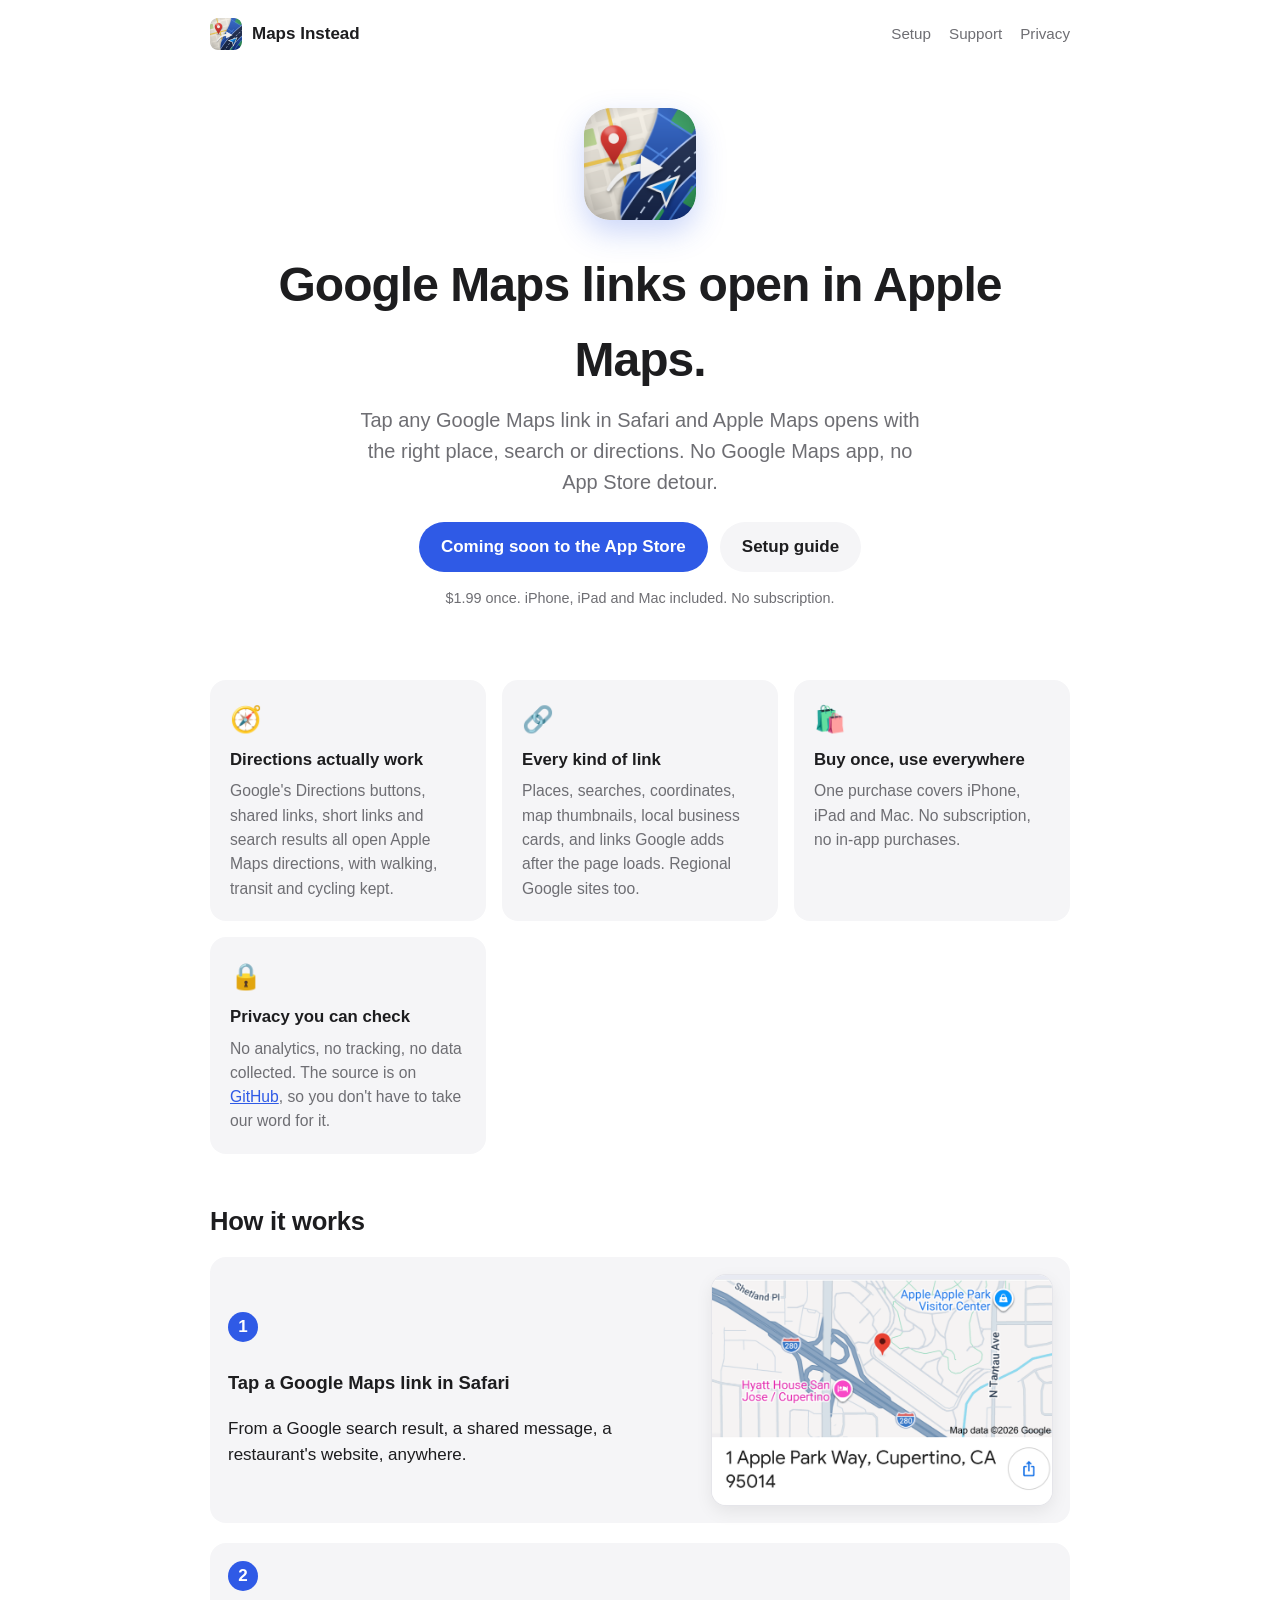
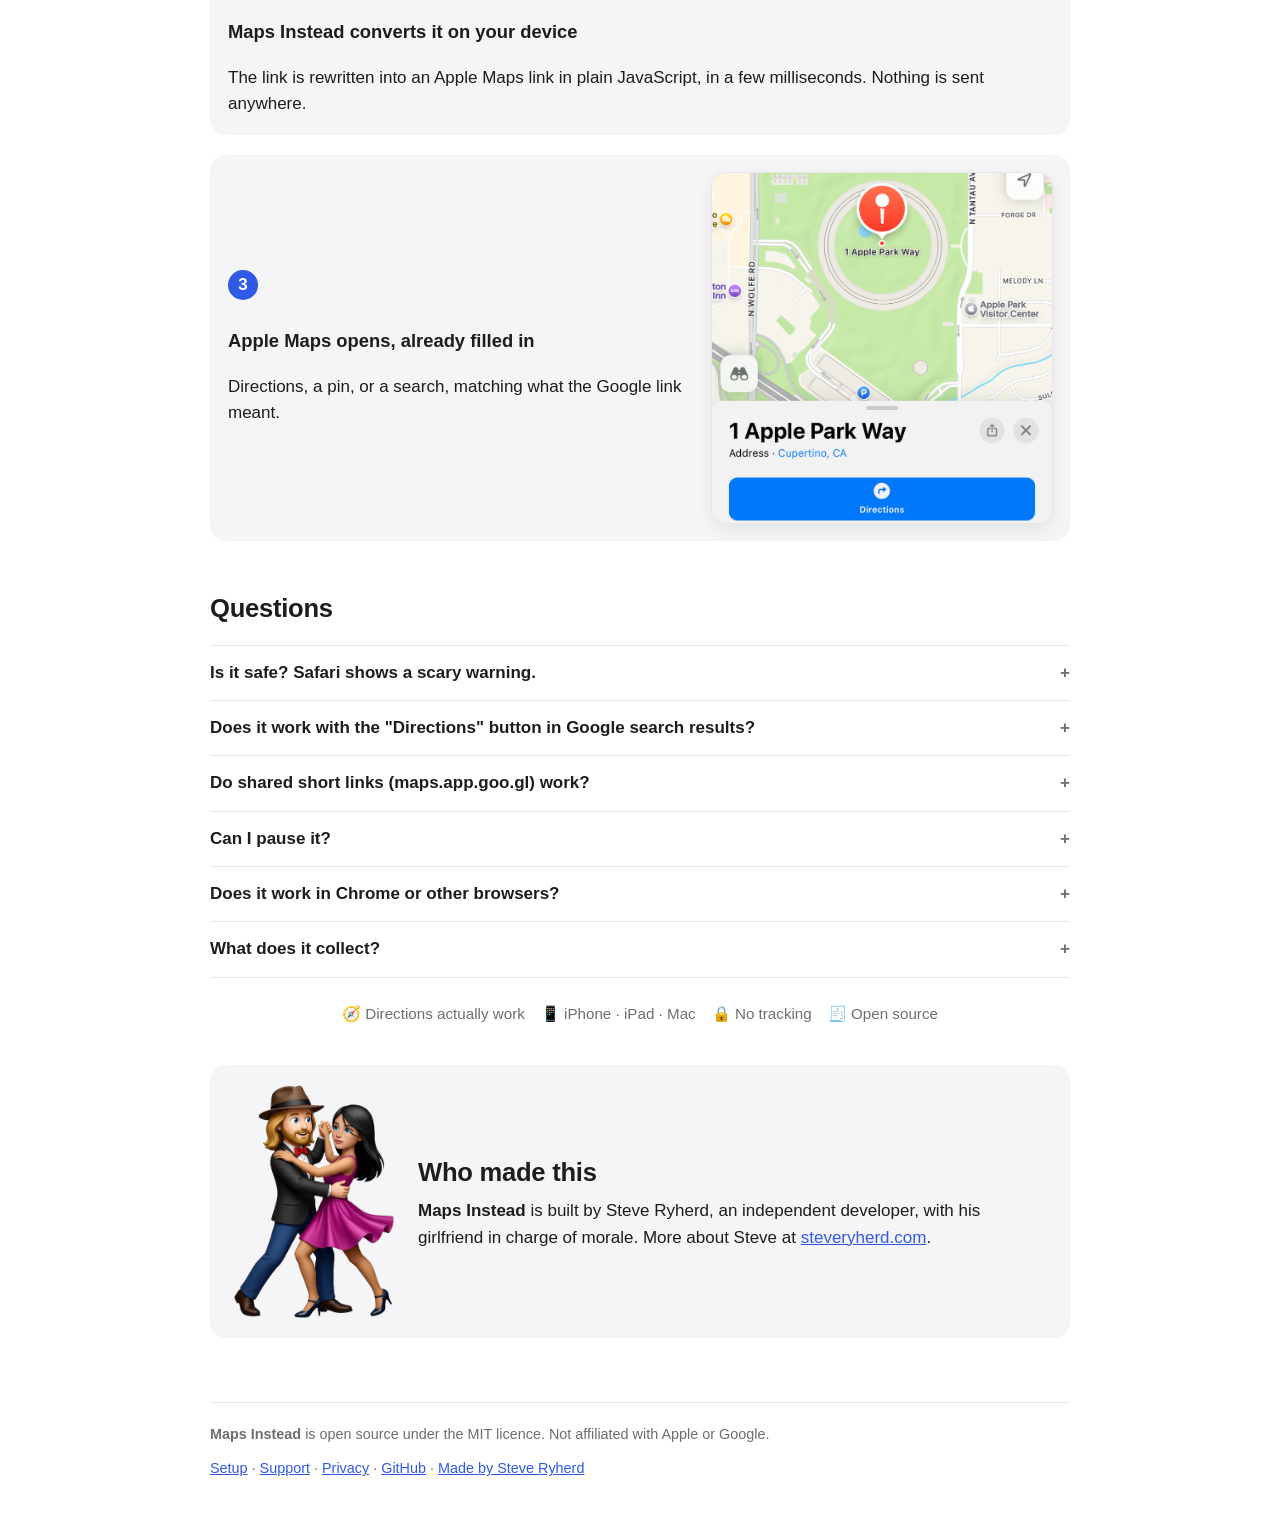
==== commit b80e9ffe: "Crop the site screenshots and explain why Safari's warning is safe Screenshots now show only the par" ====
--- a/docs/index.html
+++ b/docs/index.html
@@ -62,6 +62,7 @@
 </div>
 
 <h2>Questions</h2>
+<details><summary>Is it safe? Safari shows a scary warning.</summary><p>Yes. Safari shows the same warning for every extension that works with web pages. <strong>Maps Instead</strong> only runs on Google's sites and collects nothing. The <a href="setup.html#safe">setup guide explains what the warning means</a>.</p></details>
 <details><summary>Does it work with the "Directions" button in Google search results?</summary><p>Yes. That is the case most of these extensions get wrong, and the one <strong>Maps Instead</strong> is built around.</p></details>
 <details><summary>Do shared short links (maps.app.goo.gl) work?</summary><p>Yes. Where the destination is inside the link it is converted instantly; otherwise <strong>Maps Instead</strong> resolves it, which is the only network request it ever makes.</p></details>
 <details><summary>Can I pause it?</summary><p>Yes. Tap the “Maps Instead” button in Safari's toolbar and switch it off. Links open normally until you switch it back on.</p></details>
--- a/docs/style.css
+++ b/docs/style.css
@@ -10,6 +10,7 @@
 html { scroll-behavior: smooth; }
 body { margin: 0; background: var(--bg); color: var(--fg); font: 17px/1.55 -apple-system, BlinkMacSystemFont, "SF Pro Text", "Segoe UI", Helvetica, Arial, sans-serif; -webkit-font-smoothing: antialiased; }
 a { color: var(--accent); }
+@media (prefers-color-scheme: dark) { a { color: #7fa3ff; } }
 img { max-width: 100%; height: auto; }
 .wrap { max-width: 900px; margin: 0 auto; padding: 0 20px; }
 
@@ -46,18 +47,17 @@
 .steps { counter-reset: step; display: grid; gap: 20px; }
 .step { display: grid; grid-template-columns: 1fr; gap: 14px; background: var(--card); border-radius: 16px; padding: 18px; }
 @media (min-width: 700px) {
-  .step { grid-template-columns: 1fr 260px; align-items: center; }
-  .step:has(.shot.wide) { grid-template-columns: 1fr 440px; }
+  .step { grid-template-columns: 1fr 340px; align-items: center; gap: 24px; }
+  .step:has(.shot.wide) { grid-template-columns: 1fr; }
   .step:has(.shot[hidden]) { grid-template-columns: 1fr; }
 }
 .step .num { display: inline-grid; place-items: center; width: 30px; height: 30px; border-radius: 50%; background: var(--accent); color: #fff; font-weight: 700; margin-bottom: 8px; }
 .step p { margin: 6px 0 0; }
-.shot { background: var(--bg); border: 1px solid var(--line); border-radius: 12px; overflow: hidden; aspect-ratio: 1206 / 2622; display: grid; place-items: center; text-align: center; color: var(--muted); font-size: .85rem; padding: 12px; width: 100%; max-width: 230px; margin: 0 auto; }
+/* Pictures are cropped to the part that matters by docs/design/build-screenshots.py, so each keeps its own shape. */
+.shot { background: var(--bg); border-radius: 14px; overflow: hidden; display: grid; place-items: center; text-align: center; color: var(--muted); font-size: .85rem; width: 100%; max-width: 420px; margin: 0 auto; box-shadow: 0 0 0 1px var(--line), 0 6px 18px rgba(0, 0, 0, .08); }
 .shot.wide { max-width: 100%; }
-@media (min-width: 700px) { .shot { max-width: 260px; } }
-.shot.wide { aspect-ratio: 7 / 5; }
-.shot:not(.missing) { padding: 0; }
-.shot img { display: block; width: 100%; height: 100%; object-fit: cover; }
+.shot img { display: block; width: 100%; height: auto; }
+.shot.missing { aspect-ratio: 4 / 3; padding: 12px; }
 .shot .placeholder { display: none; }
 .shot.missing img { display: none; }
 .shot.missing .placeholder { display: block; }
@@ -66,6 +66,22 @@
 .platform-tabs button { font: inherit; border: 1px solid var(--line); background: var(--card); color: var(--fg); padding: 8px 16px; border-radius: 999px; cursor: pointer; }
 .platform-tabs button[aria-selected="true"] { background: var(--accent); color: #fff; border-color: var(--accent); }
 [hidden] { display: none !important; }
+
+.notice { display: flex; gap: 12px; align-items: flex-start; background: var(--card); border-left: 4px solid var(--accent); border-radius: 12px; padding: 14px 16px; margin: 16px 0 20px; }
+.notice .ic { font-size: 1.3rem; line-height: 1.4; }
+.notice p { margin: 0; }
+
+.safety { scroll-margin-top: 16px; }
+.safety > h3 { margin: 28px 0 10px; }
+.safety .grid { margin: 0; }
+.compare { display: grid; gap: 16px; grid-template-columns: repeat(auto-fit, minmax(260px, 1fr)); margin: 20px 0 0; }
+.compare > div { background: var(--card); border-radius: 16px; padding: 18px 20px; }
+.compare h3 { margin: 0 0 10px; font-size: 1.05rem; }
+.compare ul { list-style: none; margin: 0; padding: 0; }
+.compare li { position: relative; padding-left: 26px; margin-top: 8px; font-size: .98rem; }
+.compare li::before { position: absolute; left: 0; font-weight: 700; }
+.yes li::before { content: "✓"; color: #1f9d45; }
+.no li::before { content: "✕"; color: var(--muted); }
 
 details { border-top: 1px solid var(--line); padding: 14px 0; }
 details:last-of-type { border-bottom: 1px solid var(--line); }
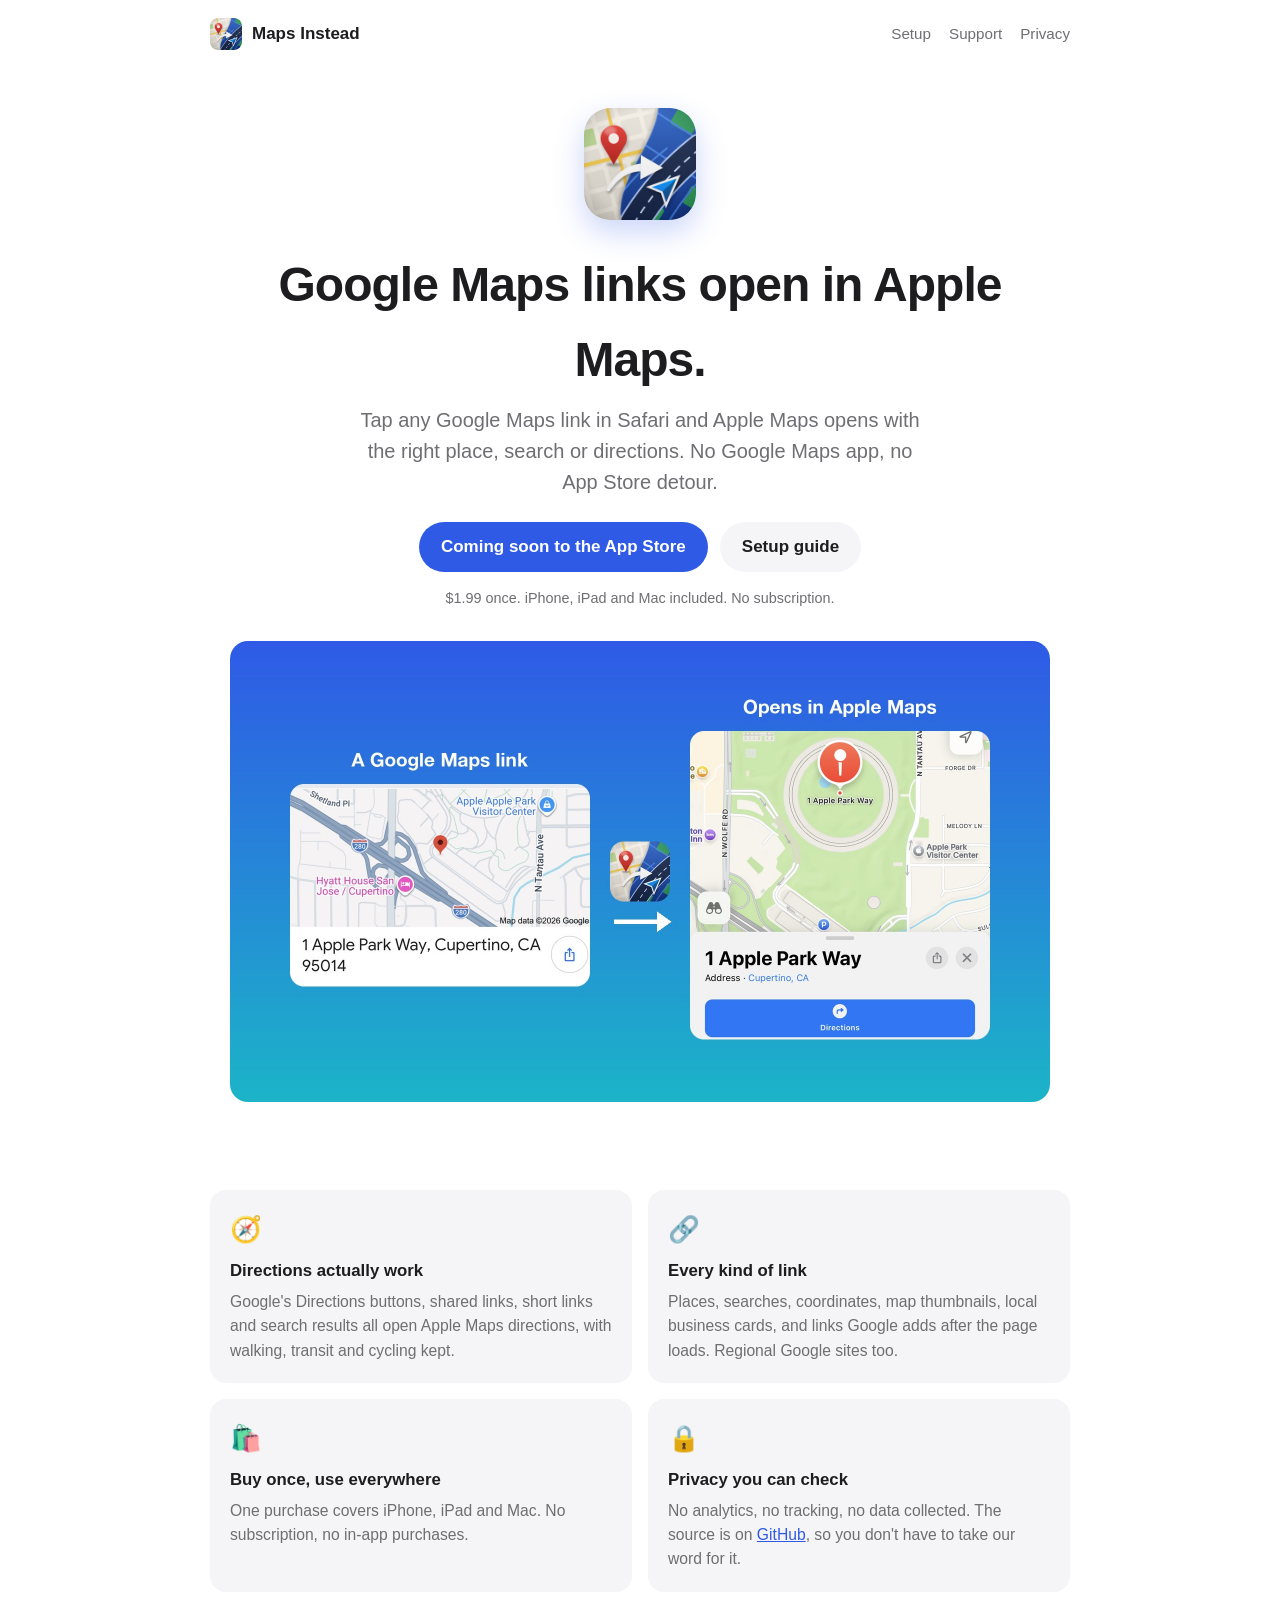
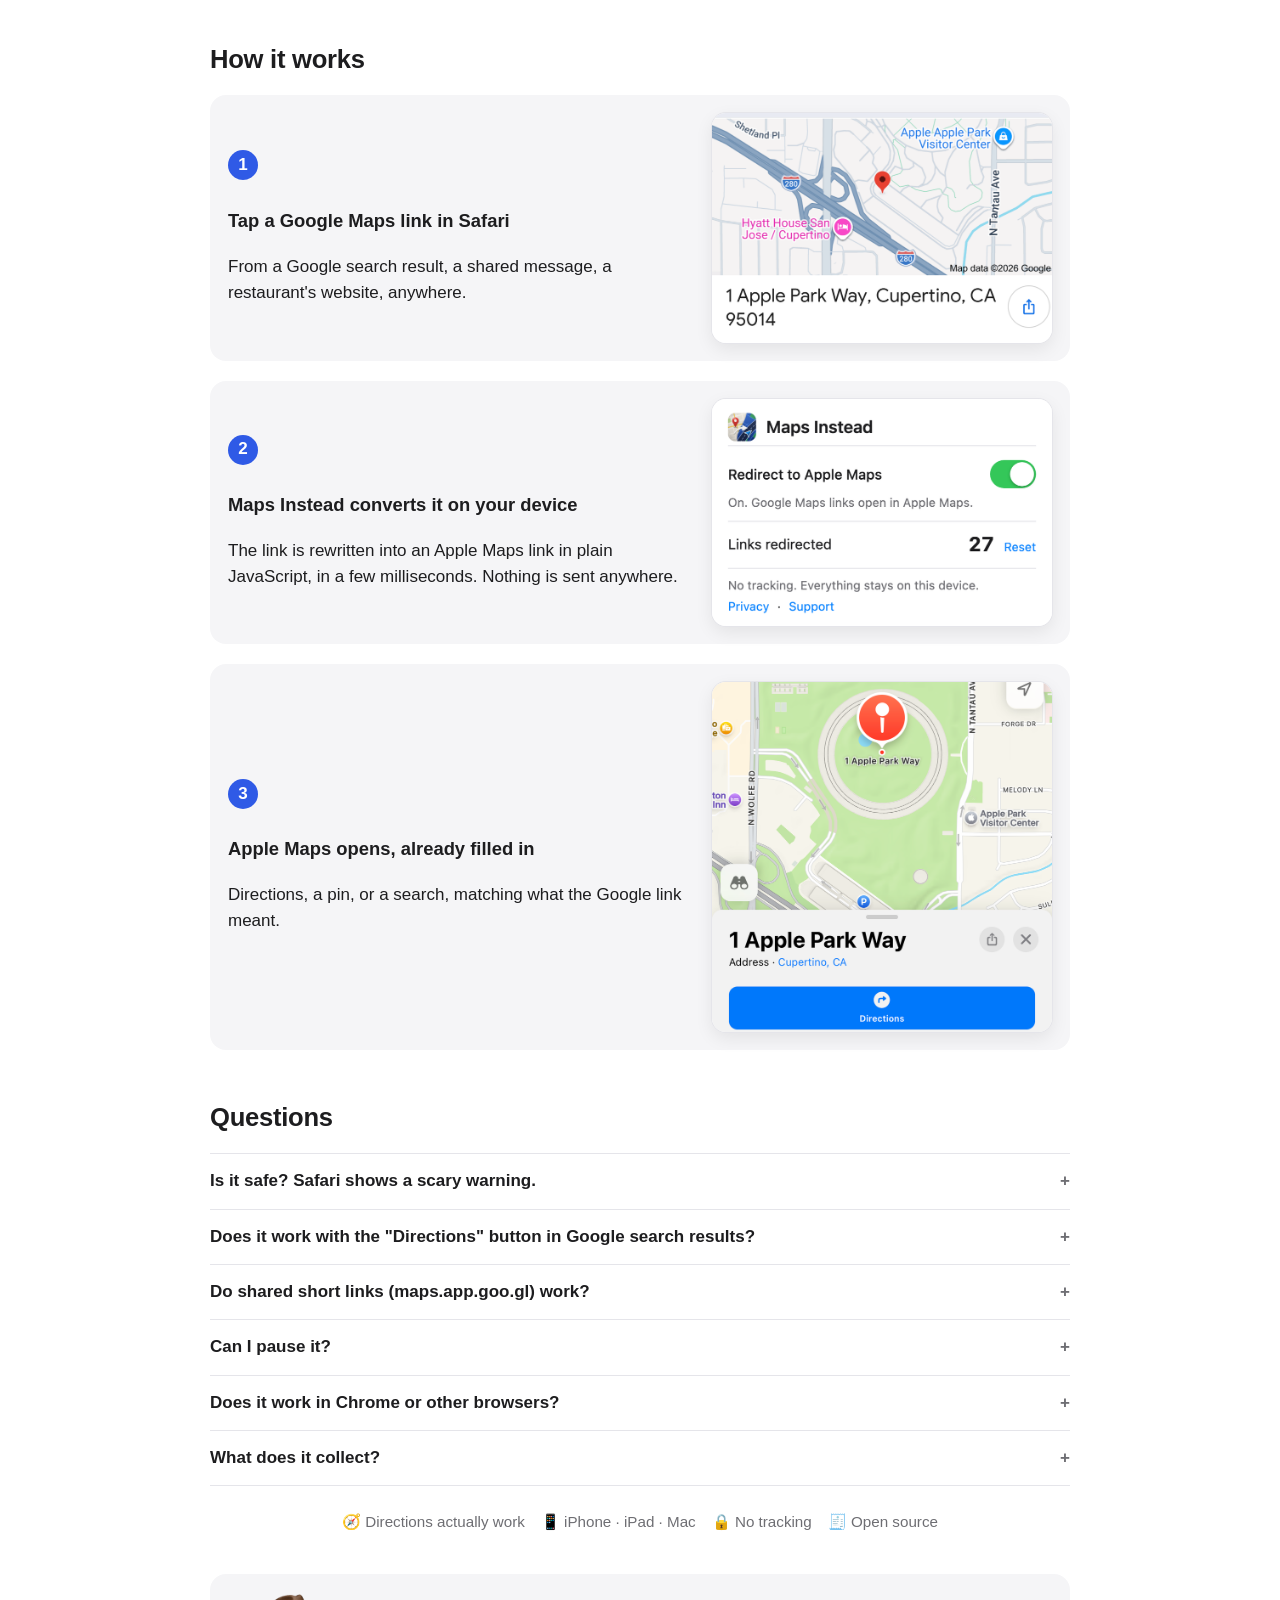
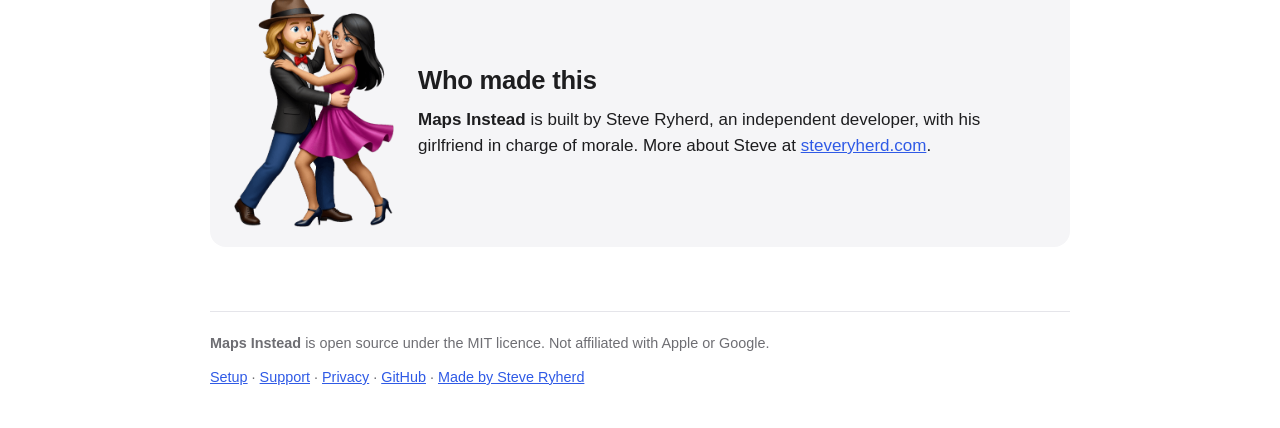
==== commit b267eab9: "Fill the empty image slots on the website The hero is built from the real Google and Apple Maps capt" ====
--- a/docs/index.html
+++ b/docs/index.html
@@ -33,7 +33,7 @@
     <video id="hero-video" playsinline muted loop autoplay poster="images/hero-poster.jpg" hidden>
       <source src="images/hero.mp4" type="video/mp4">
     </video>
-    <img id="hero-image" src="images/hero.jpg" alt="Apple Maps showing directions that arrived from a Google Maps link" hidden>
+    <img id="hero-image" src="images/hero.jpg" alt="A Google Maps result on the left, an arrow through the “Maps Instead” icon, and the same place open in Apple Maps on the right" hidden>
     <p class="small" id="hero-placeholder">Hero video slot: <code>images/hero.mp4</code> (or <code>images/hero.jpg</code>). See <code>images/README.md</code>.</p>
   </div>
 </section>
--- a/docs/style.css
+++ b/docs/style.css
@@ -34,7 +34,10 @@
 .media video, .media img { width: 100%; height: 100%; object-fit: cover; display: block; }
 .media.phone { aspect-ratio: 9 / 19.5; max-width: 300px; }
 
-.grid { display: grid; gap: 16px; grid-template-columns: repeat(auto-fit, minmax(240px, 1fr)); margin: 32px 0; }
+/* Column counts are set by hand so a row never ends with a lone card: four cards go 2 by 2, three go in one row. */
+.grid { display: grid; gap: 16px; grid-template-columns: 1fr; margin: 32px 0; }
+@media (min-width: 560px) { .grid:not(.three) { grid-template-columns: repeat(2, 1fr); } }
+@media (min-width: 700px) { .grid.three { grid-template-columns: repeat(3, 1fr); } }
 .card { background: var(--card); border-radius: 16px; padding: 20px; }
 .card h3 { margin: 8px 0 6px; font-size: 1.05rem; }
 .card p { margin: 0; color: var(--muted); font-size: .98rem; }
